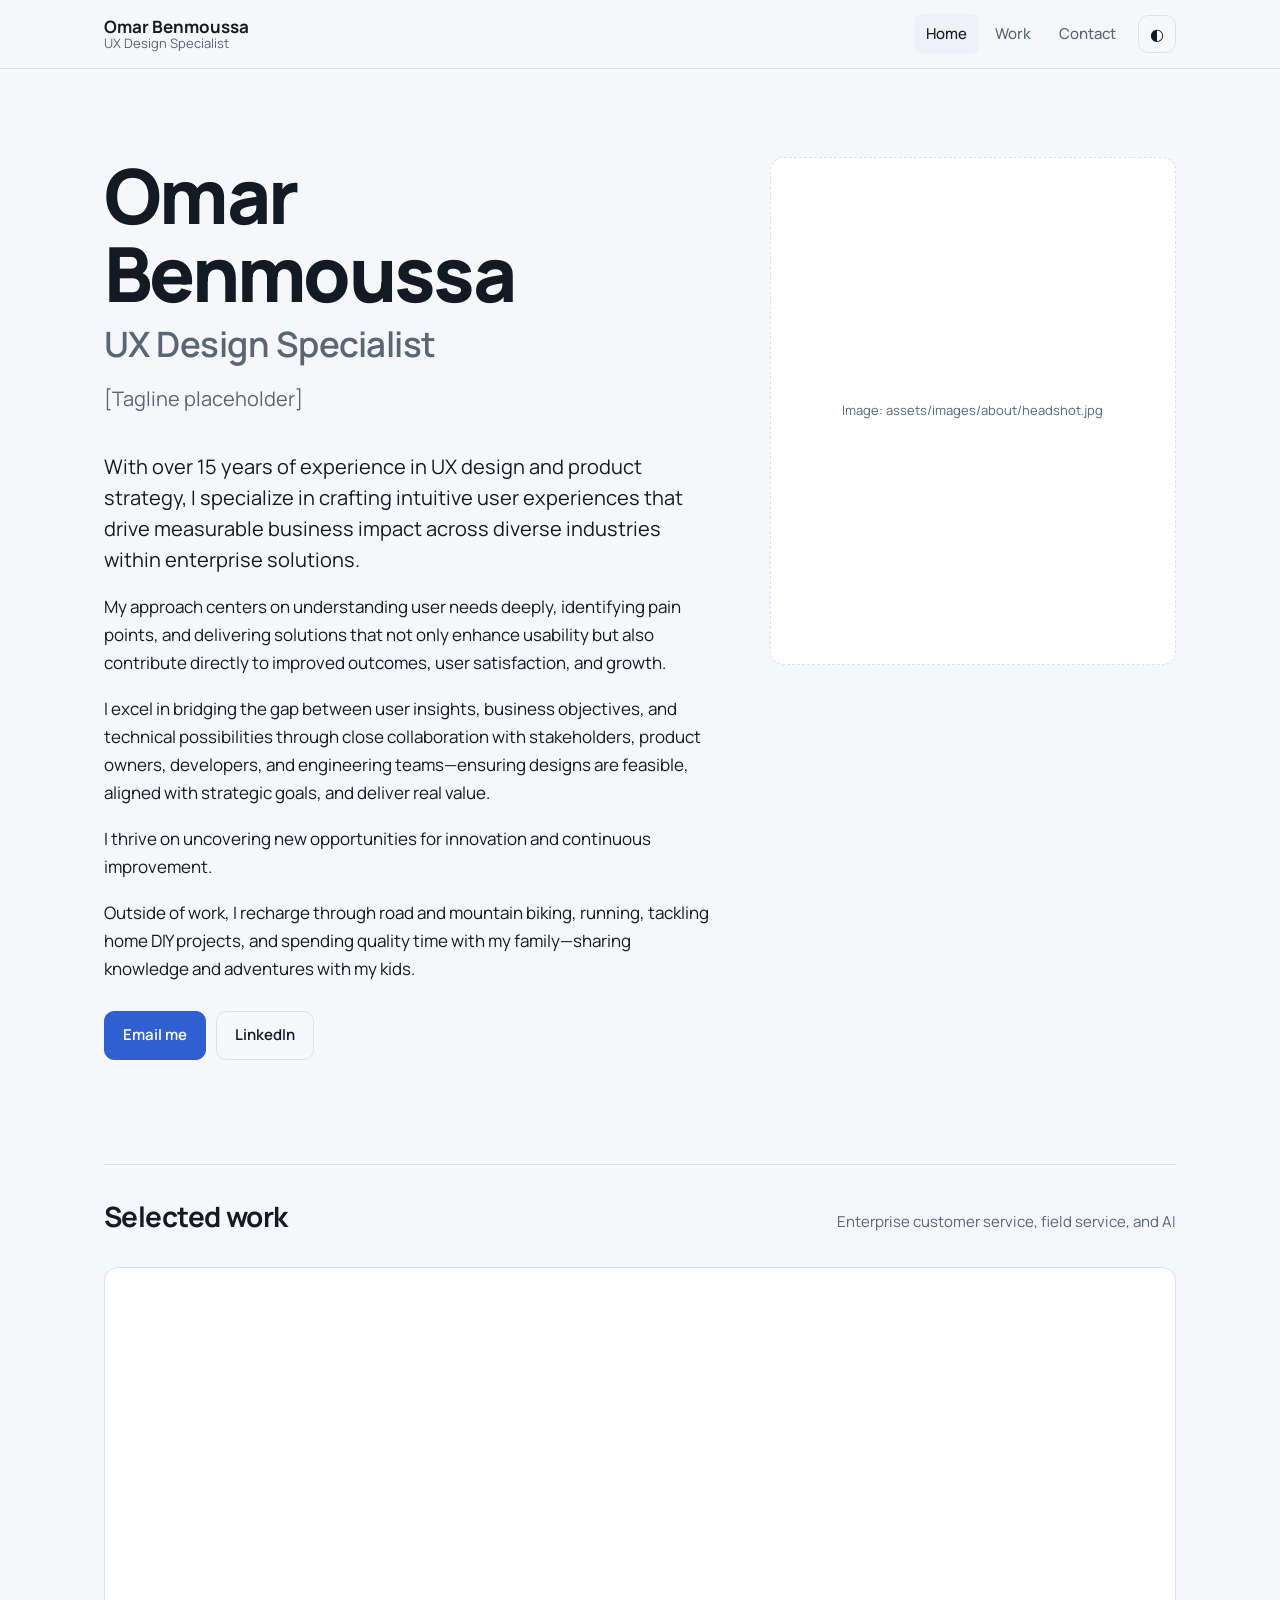
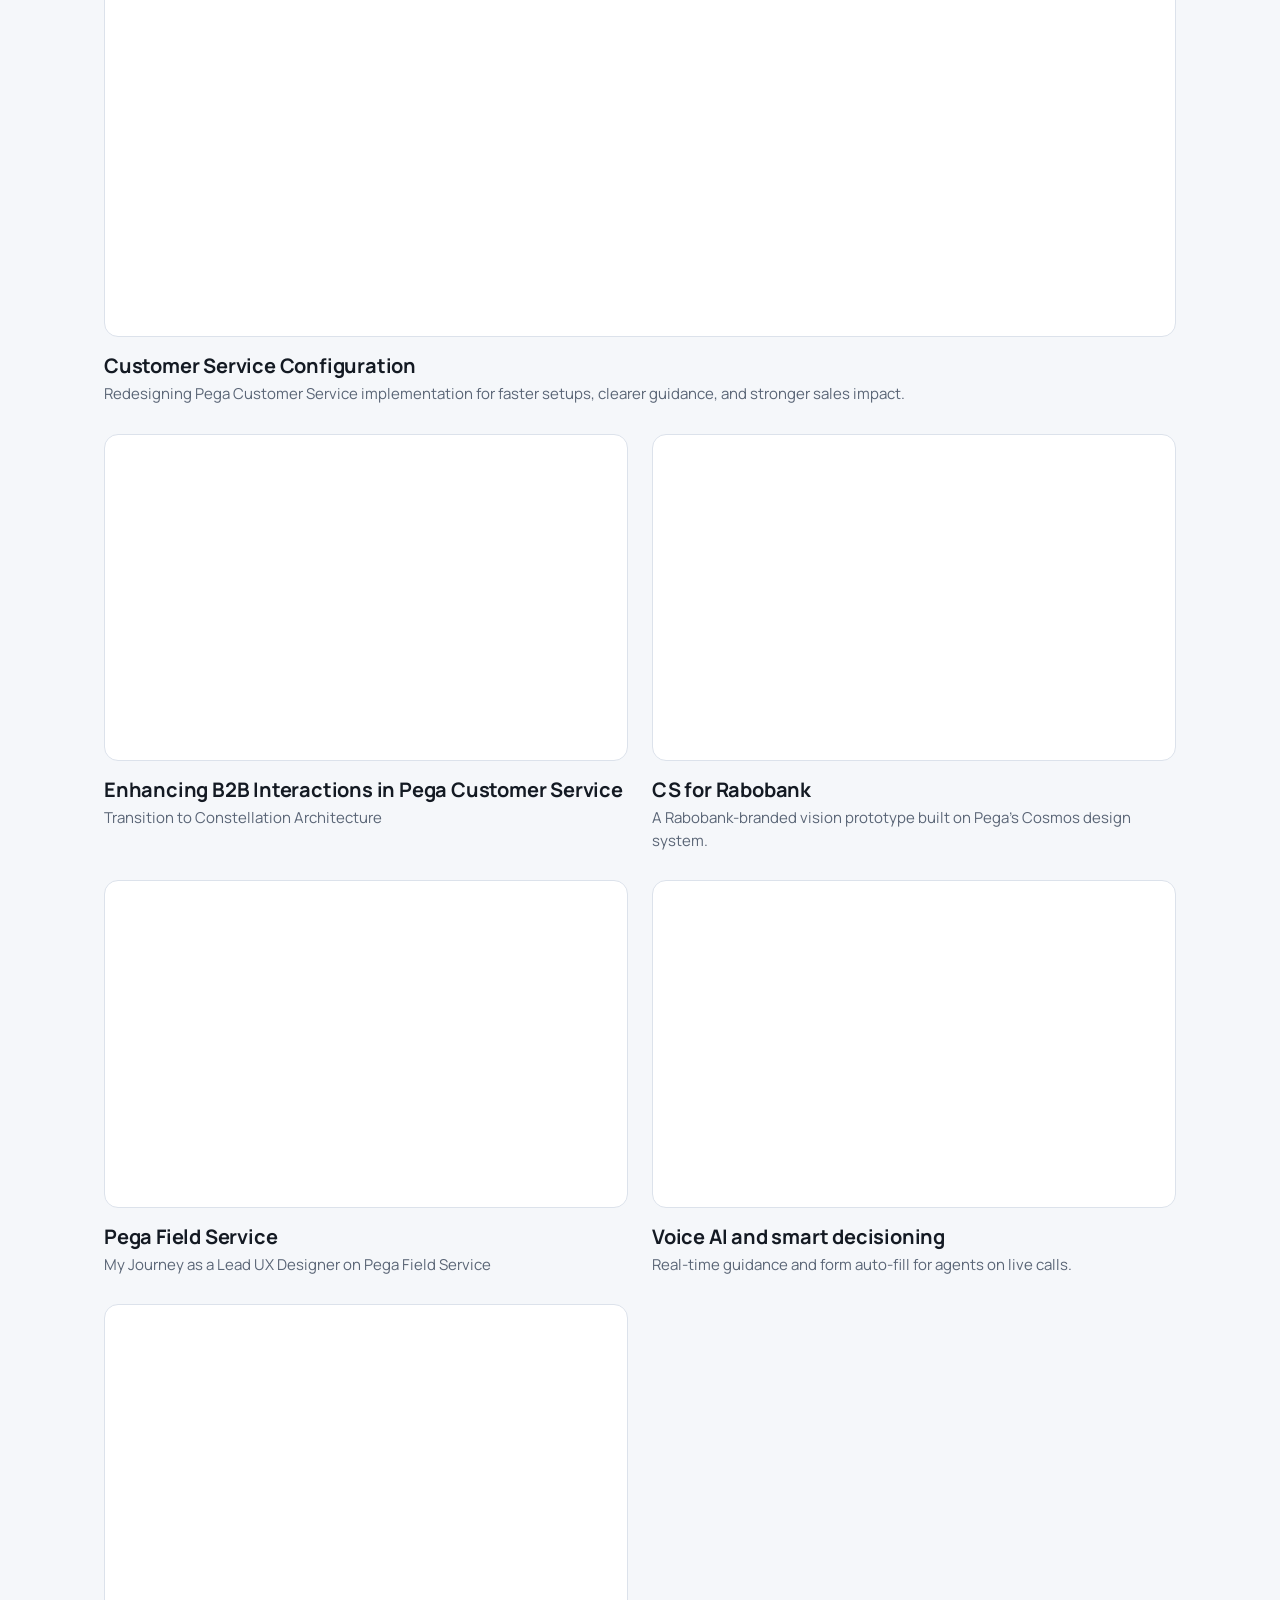
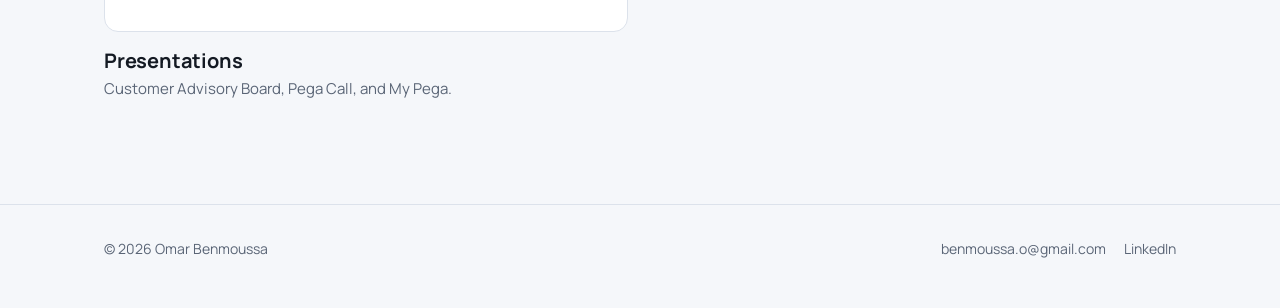
==== index.html @ cfbdca46 "Add files via upload" ====
<!DOCTYPE html>
<html lang="en">
<head>
<meta charset="utf-8">
<meta name="viewport" content="width=device-width, initial-scale=1, viewport-fit=cover">
<title>Omar Benmoussa — UX Design Specialist</title>
<meta name="description" content="With over 15 years of experience in UX design and product strategy, I specialize in crafting intuitive user experiences that drive measurable business impact across diverse industries within enterprise solutions.">
<link rel="canonical" href="https://ux-portfolio.vercel.app/">
<meta property="og:type" content="website">
<meta property="og:site_name" content="Omar Benmoussa">
<meta property="og:title" content="Omar Benmoussa — UX Design Specialist">
<meta property="og:description" content="With over 15 years of experience in UX design and product strategy, I specialize in crafting intuitive user experiences that drive measurable business impact across diverse industries within enterprise solutions.">
<meta property="og:url" content="https://ux-portfolio.vercel.app/">
<meta property="og:image" content="https://ux-portfolio.vercel.app/assets/images/og-image.jpg">
<meta name="twitter:card" content="summary_large_image">
<meta name="theme-color" content="#10151D">
<link rel="icon" href="/favicon.svg" type="image/svg+xml">
<link rel="preconnect" href="https://fonts.googleapis.com">
<link rel="preconnect" href="https://fonts.gstatic.com" crossorigin>
<link href="https://fonts.googleapis.com/css2?family=Manrope:wght@400;500;600;700;800&display=swap" rel="stylesheet">
<link rel="stylesheet" href="/css/styles.css">
<script>try{var t=localStorage.getItem("theme");if(t)document.documentElement.dataset.theme=t}catch(e){}</script>
</head>
<body>
<a class="skip" href="#main">Skip to content</a>
<header class="site-header">
  <div class="wrap bar">
    <a class="brand" href="/"><b>Omar Benmoussa</b><span>UX Design Specialist</span></a>
    <nav aria-label="Main">
      <a href="/" aria-current="page">Home</a>
      <a href="/work">Work</a>
      <a href="/#contact" class="hide-sm">Contact</a>
      <button class="toggle" id="theme-toggle" type="button" aria-label="Switch light or dark theme">◐</button>
    </nav>
  </div>
</header>
<main id="main">
<div class="wrap">
  <section class="hero">
    <div>
      <h1>Omar Benmoussa<span class="role">UX Design Specialist</span></h1>
      <p class="tagline">[Tagline placeholder]</p>
      <div class="intro prose"><p>With over 15 years of experience in UX design and product strategy, I specialize in crafting intuitive user experiences that drive measurable business impact across diverse industries within enterprise solutions.</p><p>My approach centers on understanding user needs deeply, identifying pain points, and delivering solutions that not only enhance usability but also contribute directly to improved outcomes, user satisfaction, and growth.</p><p>I excel in bridging the gap between user insights, business objectives, and technical possibilities through close collaboration with stakeholders, product owners, developers, and engineering teams—ensuring designs are feasible, aligned with strategic goals, and deliver real value.</p><p>I thrive on uncovering new opportunities for innovation and continuous improvement.</p><p>Outside of work, I recharge through road and mountain biking, running, tackling home DIY projects, and spending quality time with my family—sharing knowledge and adventures with my kids.</p></div>
      <div class="contact" id="contact">
        <a class="btn primary" href="mailto:benmoussa.o@gmail.com">Email me</a>
        <a class="btn" href="https://www.linkedin.com/in/omar-benmoussa-98033015/" target="_blank" rel="noopener">LinkedIn</a>
      </div>
    </div>
    <div class="media portrait" style="aspect-ratio:4/5" data-label="Image: assets/images/about/headshot.jpg"><img src="/assets/images/about/headshot.jpg" alt="Portrait of Omar Benmoussa" loading="lazy" decoding="async" onerror="this.parentElement.classList.add('missing');this.remove()"></div>
  </section>
  <div class="section-head"><h2>Selected work</h2><p>Enterprise customer service, field service, and AI</p></div>
  <div class="grid"><a class="card" href="/cs-cp"><div class="thumb" style="aspect-ratio:16/10" data-label="Image: assets/images/covers/cs-cp.jpg"><img src="/assets/images/covers/cs-cp.jpg" alt="Customer Service Configuration cover" loading="lazy" decoding="async" onerror="this.parentElement.classList.add('missing');this.remove()"></div><h3>Customer Service Configuration</h3><p>Redesigning Pega Customer Service implementation for faster setups, clearer guidance, and stronger sales impact.</p></a><a class="card" href="/enhancing-b2b-interactions"><div class="thumb" style="aspect-ratio:16/10" data-label="Image: assets/images/covers/enhancing-b2b-interactions.jpg"><img src="/assets/images/covers/enhancing-b2b-interactions.jpg" alt="Enhancing B2B Interactions in Pega Customer Service cover" loading="lazy" decoding="async" onerror="this.parentElement.classList.add('missing');this.remove()"></div><h3>Enhancing B2B Interactions in Pega Customer Service</h3><p>Transition to Constellation Architecture</p></a><a class="card" href="/cs-for-rabobank"><div class="thumb" style="aspect-ratio:16/10" data-label="Image: assets/images/covers/cs-for-rabobank.jpg"><img src="/assets/images/covers/cs-for-rabobank.jpg" alt="CS for Rabobank cover" loading="lazy" decoding="async" onerror="this.parentElement.classList.add('missing');this.remove()"></div><h3>CS for Rabobank</h3><p>A Rabobank-branded vision prototype built on Pega&#x27;s Cosmos design system.</p></a><a class="card" href="/field-service"><div class="thumb" style="aspect-ratio:16/10" data-label="Image: assets/images/covers/field-service.jpg"><img src="/assets/images/covers/field-service.jpg" alt="Pega Field Service cover" loading="lazy" decoding="async" onerror="this.parentElement.classList.add('missing');this.remove()"></div><h3>Pega Field Service</h3><p>My Journey as a Lead UX Designer on Pega Field Service</p></a><a class="card" href="/voice-ai-and-smart-decisioning"><div class="thumb" style="aspect-ratio:16/10" data-label="Image: assets/images/covers/voice-ai-and-smart-decisioning.jpg"><img src="/assets/images/covers/voice-ai-and-smart-decisioning.jpg" alt="Voice AI and smart decisioning cover" loading="lazy" decoding="async" onerror="this.parentElement.classList.add('missing');this.remove()"></div><h3>Voice AI and smart decisioning</h3><p>Real-time guidance and form auto-fill for agents on live calls.</p></a><a class="card" href="/presentations"><div class="thumb" style="aspect-ratio:16/10" data-label="Image: assets/images/covers/presentations.jpg"><img src="/assets/images/covers/presentations.jpg" alt="Presentations cover" loading="lazy" decoding="async" onerror="this.parentElement.classList.add('missing');this.remove()"></div><h3>Presentations</h3><p>Customer Advisory Board, Pega Call, and My Pega.</p></a></div>
</div>
</main>
<footer class="site-footer">
  <div class="wrap foot">
    <span>© <span id="year">2026</span> Omar Benmoussa</span>
    <span><a href="mailto:benmoussa.o@gmail.com">benmoussa.o@gmail.com</a><a href="https://www.linkedin.com/in/omar-benmoussa-98033015/" target="_blank" rel="noopener">LinkedIn</a></span>
  </div>
</footer>
<script src="/js/main.js" defer></script>
</body>
</html>
---- css/styles.css ----
:root{
  --bg:#10151D; --surface:#171E28; --raised:#1F2835; --line:#2A3443;
  --text:#E8ECF2; --muted:#94A0B2; --accent:#8FB4FF; --accent-ink:#0E1A33;
  --font:"Manrope",system-ui,-apple-system,"Segoe UI",Roboto,sans-serif;
  box-sizing:border-box;
  padding-top:env(safe-area-inset-top,0px);
  padding-bottom:env(safe-area-inset-bottom,0px);
}
:root[data-theme="light"]{
  --bg:#F5F7FA; --surface:#FFFFFF; --raised:#EEF1F6; --line:#DCE2EB;
  --text:#141A23; --muted:#5A6576; --accent:#2F5FD0; --accent-ink:#FFFFFF;
}
@media (prefers-color-scheme: light){
  :root:not([data-theme="dark"]){
    --bg:#F5F7FA; --surface:#FFFFFF; --raised:#EEF1F6; --line:#DCE2EB;
    --text:#141A23; --muted:#5A6576; --accent:#2F5FD0; --accent-ink:#FFFFFF;
  }
}
:root[data-theme="dark"]{
  --bg:#10151D; --surface:#171E28; --raised:#1F2835; --line:#2A3443;
  --text:#E8ECF2; --muted:#94A0B2; --accent:#8FB4FF; --accent-ink:#0E1A33;
}
*,*::before,*::after{box-sizing:inherit}
html{scroll-padding-top:calc(72px + env(safe-area-inset-top,0px))}
body{margin:0;background:var(--bg);color:var(--text);font-family:var(--font);font-size:17px;line-height:1.65;-webkit-font-smoothing:antialiased}
a{color:inherit}
img{max-width:100%}
:focus-visible{outline:2px solid var(--accent);outline-offset:3px;border-radius:4px}

.wrap{max-width:1120px;margin:0 auto;padding:0 24px}
.prose{max-width:68ch}

/* header */
header.site-header{position:sticky;top:env(safe-area-inset-top,0px);z-index:10;background:color-mix(in srgb,var(--bg) 88%,transparent);backdrop-filter:blur(10px);border-bottom:1px solid var(--line)}
.bar{display:flex;align-items:center;justify-content:space-between;height:68px;gap:16px}
.brand{text-decoration:none;display:flex;flex-direction:column;line-height:1.15}
.brand b{font-weight:700;font-size:17px}
.brand span{font-size:13px;color:var(--muted)}
nav{display:flex;align-items:center;gap:4px}
nav a{text-decoration:none;font-size:15px;font-weight:500;color:var(--muted);padding:8px 12px;border-radius:8px}
nav a:hover,nav a[aria-current="page"]{color:var(--text);background:var(--raised)}
.toggle{background:none;border:1px solid var(--line);color:var(--text);width:38px;height:38px;border-radius:10px;cursor:pointer;font-size:16px;margin-left:6px}

/* home hero */
.hero{padding:88px 0 56px;display:grid;grid-template-columns:1.35fr .9fr;gap:56px;align-items:start}
.hero h1{font-size:clamp(40px,6.2vw,76px);line-height:1.02;letter-spacing:-.035em;font-weight:800;margin:0 0 20px}
.hero h1 .role{display:block;color:var(--muted);font-weight:600;font-size:.46em;letter-spacing:-.015em;margin-top:14px}
.tagline{font-size:20px;color:var(--muted);margin:0 0 36px;max-width:40ch}
.intro p{margin:0 0 18px}
.intro p:first-child{font-size:20px;line-height:1.55}
.portrait{aspect-ratio:4/5;border-radius:20px;background:var(--surface);border:1px dashed var(--line);display:grid;place-items:center;color:var(--muted);font-size:14px;text-align:center;padding:16px}
.contact{margin-top:28px;display:flex;flex-wrap:wrap;gap:10px}
.btn{display:inline-flex;align-items:center;gap:8px;text-decoration:none;font-weight:600;font-size:15px;padding:11px 18px;border-radius:10px;border:1px solid var(--line)}
.btn.primary{background:var(--accent);color:var(--accent-ink);border-color:var(--accent)}
.btn:hover{border-color:var(--accent)}

/* work grid */
.section-head{display:flex;justify-content:space-between;align-items:baseline;border-top:1px solid var(--line);padding-top:28px;margin:48px 0 28px}
.section-head h2{margin:0;font-size:28px;letter-spacing:-.02em}
.section-head p{margin:0;color:var(--muted);font-size:15px}
.grid{display:grid;grid-template-columns:repeat(2,1fr);gap:28px 24px;padding-bottom:40px}
.card{text-decoration:none;display:block}
.thumb{aspect-ratio:16/10;border-radius:14px;background:var(--surface);border:1px solid var(--line);display:grid;place-items:center;color:var(--muted);font-size:13px;overflow:hidden;transition:border-color .2s}
.card:hover .thumb{border-color:var(--accent)}
.card h3{margin:16px 0 4px;font-size:20px;letter-spacing:-.01em;line-height:1.3}
.card p{margin:0;color:var(--muted);font-size:15px;line-height:1.5}
.card:first-child{grid-column:1/-1}
.card:first-child .thumb{aspect-ratio:21/9}

/* case study */
.case-top{padding:64px 0 32px}
.back{font-size:15px;color:var(--muted);text-decoration:none}
.back:hover{color:var(--text)}
.case-top h1{font-size:clamp(34px,5vw,58px);line-height:1.05;letter-spacing:-.03em;margin:20px 0 16px;max-width:20ch}
.lede{font-size:21px;color:var(--muted);max-width:52ch;margin:0}
.case-hero{aspect-ratio:21/9;border-radius:18px;background:var(--surface);border:1px dashed var(--line);display:grid;place-items:center;color:var(--muted);font-size:14px;margin:8px 0 56px}
.case{display:grid;grid-template-columns:200px 1fr;gap:48px}
.toc{position:sticky;top:100px;align-self:start;font-size:14px}
.toc a{display:block;text-decoration:none;color:var(--muted);padding:5px 0 5px 12px;border-left:2px solid var(--line)}
.toc a:hover{color:var(--text);border-color:var(--accent)}
.case h2{font-size:26px;letter-spacing:-.015em;margin:48px 0 12px;line-height:1.25}
.case h2:first-child{margin-top:0}
.case ul{padding-left:1.2em;margin:0 0 18px}
.case li{margin-bottom:6px}
.insight{border-left:3px solid var(--accent);padding:4px 0 4px 20px;margin:24px 0;font-size:19px;line-height:1.55}
figure{margin:32px 0}
.ph{aspect-ratio:16/9;border-radius:14px;background:var(--surface);border:1px dashed var(--line);display:grid;place-items:center;color:var(--muted);font-size:14px;text-align:center;padding:16px}
figcaption{color:var(--muted);font-size:15px;margin-top:10px}
.stat{background:var(--surface);border:1px solid var(--line);border-radius:16px;padding:28px;margin:40px 0}
.stat strong{display:block;font-size:48px;letter-spacing:-.03em;line-height:1;color:var(--accent)}
.stat span{color:var(--muted)}
.next{border-top:1px solid var(--line);margin-top:72px;padding:32px 0 8px;display:flex;justify-content:space-between;align-items:center;gap:16px;flex-wrap:wrap}
.next a{text-decoration:none;font-size:22px;font-weight:700;letter-spacing:-.01em}
.next small{display:block;color:var(--muted);font-size:14px;font-weight:500}

footer{border-top:1px solid var(--line);margin-top:64px;padding:32px 0 48px;color:var(--muted);font-size:14px}
.foot{display:flex;justify-content:space-between;flex-wrap:wrap;gap:12px}
footer a{text-decoration:none}
footer a:hover{color:var(--text)}



@media (max-width:860px){
  .hero{grid-template-columns:1fr;padding-top:48px;gap:32px}
  .portrait{max-width:280px;aspect-ratio:1}
  .grid{grid-template-columns:1fr}
  .case{grid-template-columns:1fr}
  .toc{display:none}
  nav a.hide-sm{display:none}
}
@media (prefers-reduced-motion:reduce){*{transition:none!important}}

/* media placeholders */
.media{position:relative;border-radius:14px;background:var(--surface);border:1px solid var(--line);overflow:hidden}
.media img,.media video{display:block;width:100%;height:100%;object-fit:cover;background:#000}
.media.video video{object-fit:contain}
.media.missing{border-style:dashed;display:grid;place-items:center;padding:16px}
.media.missing::after{content:attr(data-label);color:var(--muted);font-size:13px;text-align:center;word-break:break-word}
.card .media{border-radius:14px}
.portrait{max-width:100%}
.case-hero{display:block;margin:8px 0 56px;border-radius:18px}
.case-hero.missing{display:grid}
.foot span a{margin-left:18px}
.skip{position:absolute;left:-999px;top:8px;background:var(--accent);color:var(--accent-ink);padding:8px 12px;border-radius:8px;z-index:20}
.skip:focus{left:12px}
.lede a{color:var(--accent)}
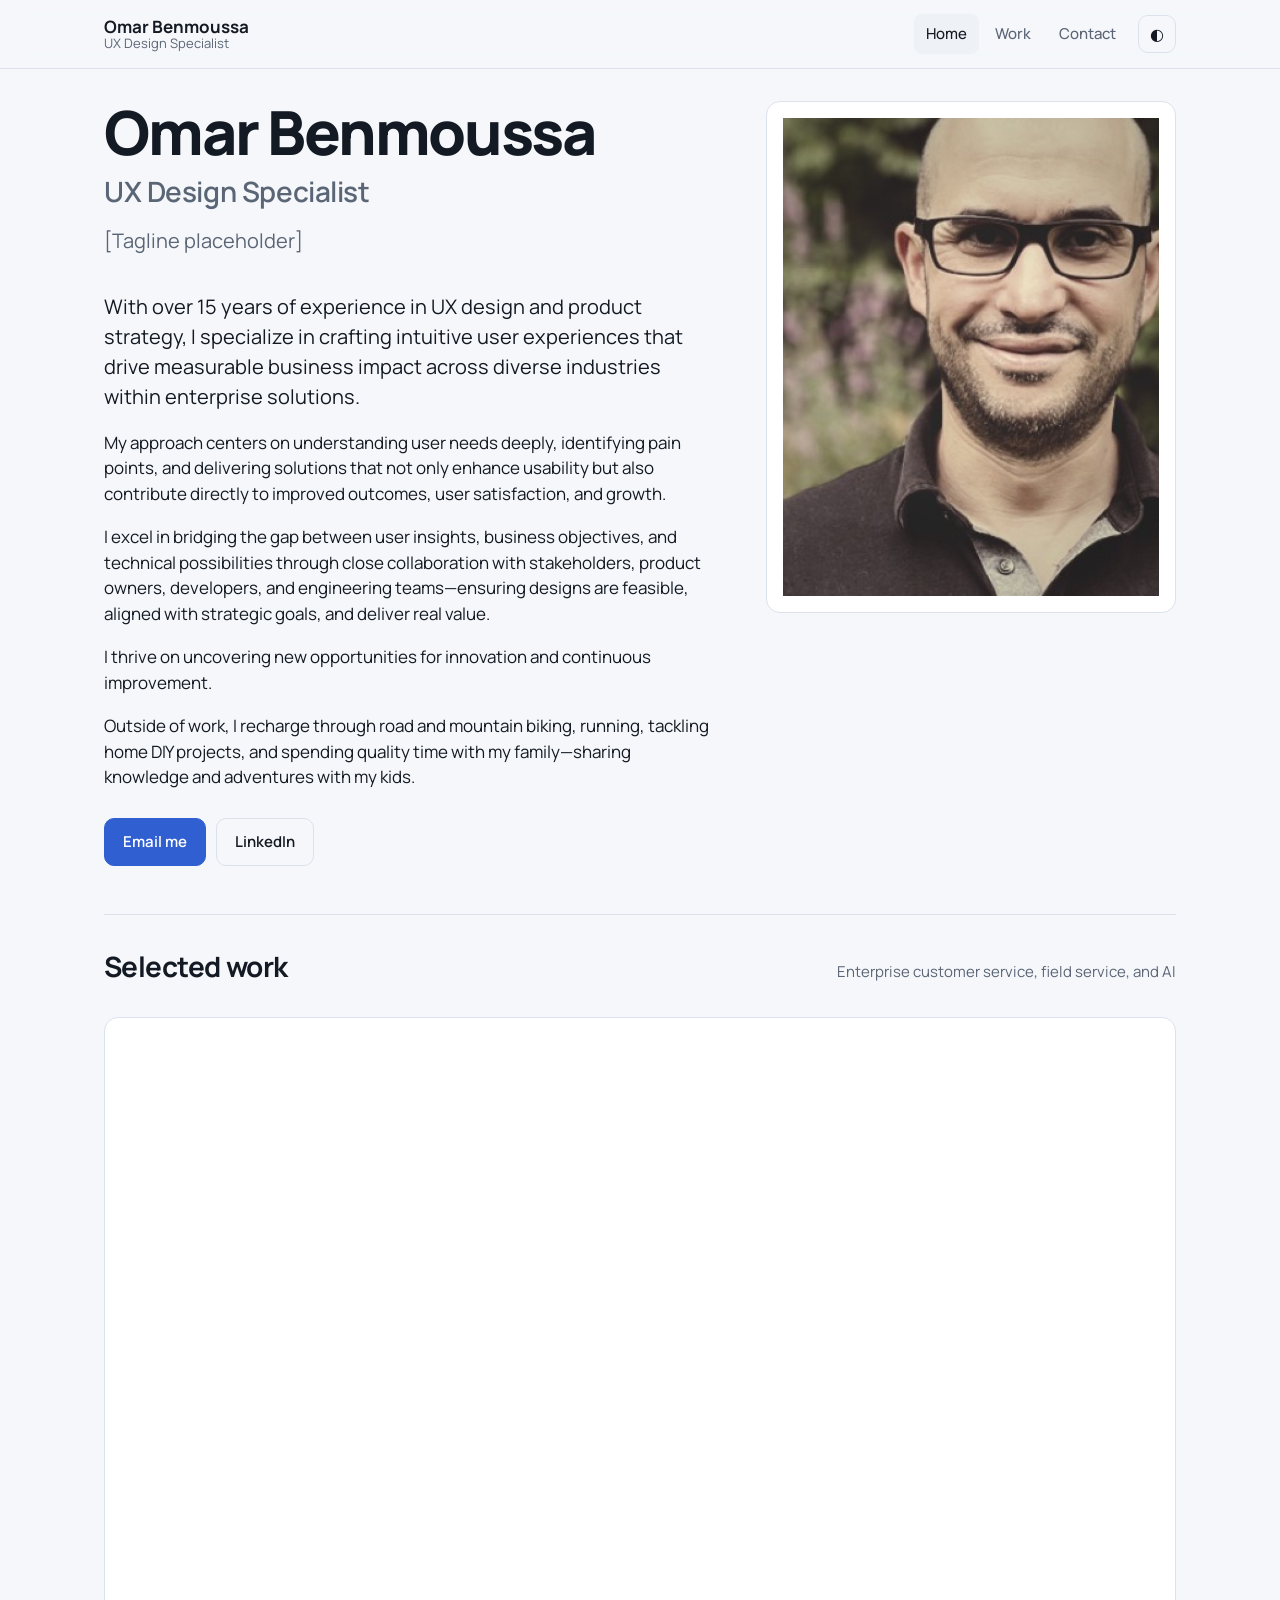
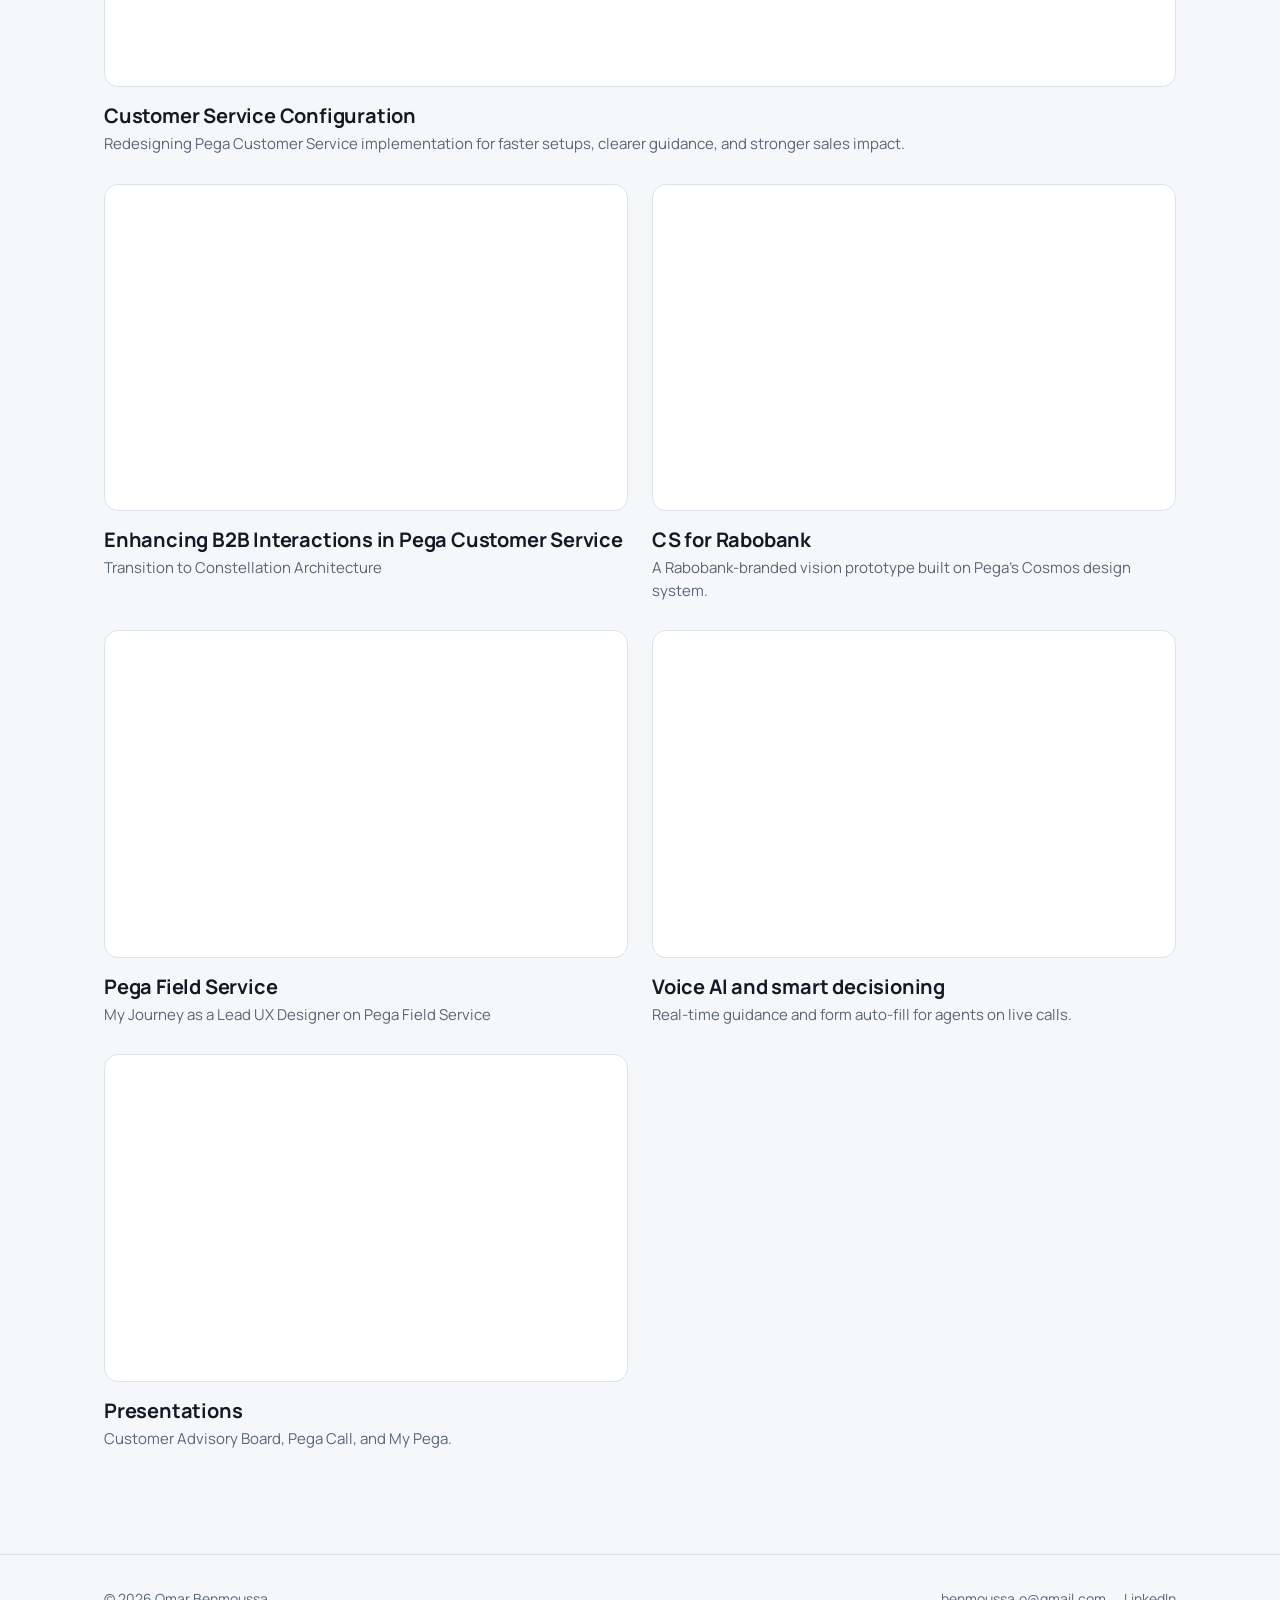
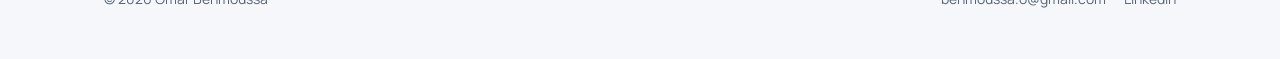
==== commit 8cb02883: "Add files via upload" ====
--- a/index.html
+++ b/index.html
@@ -5,13 +5,13 @@
 <meta name="viewport" content="width=device-width, initial-scale=1, viewport-fit=cover">
 <title>Omar Benmoussa — UX Design Specialist</title>
 <meta name="description" content="With over 15 years of experience in UX design and product strategy, I specialize in crafting intuitive user experiences that drive measurable business impact across diverse industries within enterprise solutions.">
-<link rel="canonical" href="https://ux-portfolio.vercel.app/">
+<link rel="canonical" href="https://ux-portfolio-ten-smoky.vercel.app/">
 <meta property="og:type" content="website">
 <meta property="og:site_name" content="Omar Benmoussa">
 <meta property="og:title" content="Omar Benmoussa — UX Design Specialist">
 <meta property="og:description" content="With over 15 years of experience in UX design and product strategy, I specialize in crafting intuitive user experiences that drive measurable business impact across diverse industries within enterprise solutions.">
-<meta property="og:url" content="https://ux-portfolio.vercel.app/">
-<meta property="og:image" content="https://ux-portfolio.vercel.app/assets/images/og-image.jpg">
+<meta property="og:url" content="https://ux-portfolio-ten-smoky.vercel.app/">
+<meta property="og:image" content="https://ux-portfolio-ten-smoky.vercel.app/assets/images/og-image.jpg">
 <meta name="twitter:card" content="summary_large_image">
 <meta name="theme-color" content="#10151D">
 <link rel="icon" href="/favicon.svg" type="image/svg+xml">
@@ -49,7 +49,7 @@
     <div class="media portrait" style="aspect-ratio:4/5" data-label="Image: assets/images/about/headshot.jpg"><img src="/assets/images/about/headshot.jpg" alt="Portrait of Omar Benmoussa" loading="lazy" decoding="async" onerror="this.parentElement.classList.add('missing');this.remove()"></div>
   </section>
   <div class="section-head"><h2>Selected work</h2><p>Enterprise customer service, field service, and AI</p></div>
-  <div class="grid"><a class="card" href="/cs-cp"><div class="thumb" style="aspect-ratio:16/10" data-label="Image: assets/images/covers/cs-cp.jpg"><img src="/assets/images/covers/cs-cp.jpg" alt="Customer Service Configuration cover" loading="lazy" decoding="async" onerror="this.parentElement.classList.add('missing');this.remove()"></div><h3>Customer Service Configuration</h3><p>Redesigning Pega Customer Service implementation for faster setups, clearer guidance, and stronger sales impact.</p></a><a class="card" href="/enhancing-b2b-interactions"><div class="thumb" style="aspect-ratio:16/10" data-label="Image: assets/images/covers/enhancing-b2b-interactions.jpg"><img src="/assets/images/covers/enhancing-b2b-interactions.jpg" alt="Enhancing B2B Interactions in Pega Customer Service cover" loading="lazy" decoding="async" onerror="this.parentElement.classList.add('missing');this.remove()"></div><h3>Enhancing B2B Interactions in Pega Customer Service</h3><p>Transition to Constellation Architecture</p></a><a class="card" href="/cs-for-rabobank"><div class="thumb" style="aspect-ratio:16/10" data-label="Image: assets/images/covers/cs-for-rabobank.jpg"><img src="/assets/images/covers/cs-for-rabobank.jpg" alt="CS for Rabobank cover" loading="lazy" decoding="async" onerror="this.parentElement.classList.add('missing');this.remove()"></div><h3>CS for Rabobank</h3><p>A Rabobank-branded vision prototype built on Pega&#x27;s Cosmos design system.</p></a><a class="card" href="/field-service"><div class="thumb" style="aspect-ratio:16/10" data-label="Image: assets/images/covers/field-service.jpg"><img src="/assets/images/covers/field-service.jpg" alt="Pega Field Service cover" loading="lazy" decoding="async" onerror="this.parentElement.classList.add('missing');this.remove()"></div><h3>Pega Field Service</h3><p>My Journey as a Lead UX Designer on Pega Field Service</p></a><a class="card" href="/voice-ai-and-smart-decisioning"><div class="thumb" style="aspect-ratio:16/10" data-label="Image: assets/images/covers/voice-ai-and-smart-decisioning.jpg"><img src="/assets/images/covers/voice-ai-and-smart-decisioning.jpg" alt="Voice AI and smart decisioning cover" loading="lazy" decoding="async" onerror="this.parentElement.classList.add('missing');this.remove()"></div><h3>Voice AI and smart decisioning</h3><p>Real-time guidance and form auto-fill for agents on live calls.</p></a><a class="card" href="/presentations"><div class="thumb" style="aspect-ratio:16/10" data-label="Image: assets/images/covers/presentations.jpg"><img src="/assets/images/covers/presentations.jpg" alt="Presentations cover" loading="lazy" decoding="async" onerror="this.parentElement.classList.add('missing');this.remove()"></div><h3>Presentations</h3><p>Customer Advisory Board, Pega Call, and My Pega.</p></a></div>
+  <div class="grid"><a class="card" href="/cs-cp"><div class="thumb" style="aspect-ratio:16/10" data-label="Image: assets/images/covers/cs-cp.jpg"><img class="cover-dark" src="/assets/images/covers/cs-cp.jpg" alt="Customer Service Configuration cover" loading="lazy" decoding="async" onerror="this.parentElement.classList.add('missing');this.remove()"><img class="cover-light" src="/assets/images/covers/cs-cp-light.jpg" alt="Customer Service Configuration cover" loading="lazy" decoding="async" onerror="this.parentElement.classList.add('missing');this.remove()"></div><h3>Customer Service Configuration</h3><p>Redesigning Pega Customer Service implementation for faster setups, clearer guidance, and stronger sales impact.</p></a><a class="card" href="/enhancing-b2b-interactions"><div class="thumb" style="aspect-ratio:16/10" data-label="Image: assets/images/covers/enhancing-b2b-interactions.jpg"><img class="cover-dark" src="/assets/images/covers/enhancing-b2b-interactions.jpg" alt="Enhancing B2B Interactions in Pega Customer Service cover" loading="lazy" decoding="async" onerror="this.parentElement.classList.add('missing');this.remove()"><img class="cover-light" src="/assets/images/covers/enhancing-b2b-interactions-light.jpg" alt="Enhancing B2B Interactions in Pega Customer Service cover" loading="lazy" decoding="async" onerror="this.parentElement.classList.add('missing');this.remove()"></div><h3>Enhancing B2B Interactions in Pega Customer Service</h3><p>Transition to Constellation Architecture</p></a><a class="card" href="/cs-for-rabobank"><div class="thumb" style="aspect-ratio:16/10" data-label="Image: assets/images/covers/cs-for-rabobank.jpg"><img class="cover-dark" src="/assets/images/covers/cs-for-rabobank.jpg" alt="CS for Rabobank cover" loading="lazy" decoding="async" onerror="this.parentElement.classList.add('missing');this.remove()"><img class="cover-light" src="/assets/images/covers/cs-for-rabobank-light.jpg" alt="CS for Rabobank cover" loading="lazy" decoding="async" onerror="this.parentElement.classList.add('missing');this.remove()"></div><h3>CS for Rabobank</h3><p>A Rabobank-branded vision prototype built on Pega&#x27;s Cosmos design system.</p></a><a class="card" href="/field-service"><div class="thumb" style="aspect-ratio:16/10" data-label="Image: assets/images/covers/field-service.jpg"><img class="cover-dark" src="/assets/images/covers/field-service.jpg" alt="Pega Field Service cover" loading="lazy" decoding="async" onerror="this.parentElement.classList.add('missing');this.remove()"><img class="cover-light" src="/assets/images/covers/field-service-light.jpg" alt="Pega Field Service cover" loading="lazy" decoding="async" onerror="this.parentElement.classList.add('missing');this.remove()"></div><h3>Pega Field Service</h3><p>My Journey as a Lead UX Designer on Pega Field Service</p></a><a class="card" href="/voice-ai-and-smart-decisioning"><div class="thumb" style="aspect-ratio:16/10" data-label="Image: assets/images/covers/voice-ai-and-smart-decisioning.jpg"><img class="cover-dark" src="/assets/images/covers/voice-ai-and-smart-decisioning.jpg" alt="Voice AI and smart decisioning cover" loading="lazy" decoding="async" onerror="this.parentElement.classList.add('missing');this.remove()"><img class="cover-light" src="/assets/images/covers/voice-ai-and-smart-decisioning-light.jpg" alt="Voice AI and smart decisioning cover" loading="lazy" decoding="async" onerror="this.parentElement.classList.add('missing');this.remove()"></div><h3>Voice AI and smart decisioning</h3><p>Real-time guidance and form auto-fill for agents on live calls.</p></a><a class="card" href="/presentations"><div class="thumb" style="aspect-ratio:16/10" data-label="Image: assets/images/covers/presentations.jpg"><img class="cover-dark" src="/assets/images/covers/presentations.jpg" alt="Presentations cover" loading="lazy" decoding="async" onerror="this.parentElement.classList.add('missing');this.remove()"><img class="cover-light" src="/assets/images/covers/presentations-light.jpg" alt="Presentations cover" loading="lazy" decoding="async" onerror="this.parentElement.classList.add('missing');this.remove()"></div><h3>Presentations</h3><p>Customer Advisory Board, Pega Call, and My Pega.</p></a></div>
 </div>
 </main>
 <footer class="site-footer">
--- a/css/styles.css
+++ b/css/styles.css
@@ -37,14 +37,14 @@
 .brand{text-decoration:none;display:flex;flex-direction:column;line-height:1.15}
 .brand b{font-weight:700;font-size:17px}
 .brand span{font-size:13px;color:var(--muted)}
-nav{display:flex;align-items:center;gap:4px}
-nav a{text-decoration:none;font-size:15px;font-weight:500;color:var(--muted);padding:8px 12px;border-radius:8px}
-nav a:hover,nav a[aria-current="page"]{color:var(--text);background:var(--raised)}
+header.site-header nav{display:flex;align-items:center;gap:4px}
+header.site-header nav a{text-decoration:none;font-size:15px;font-weight:500;color:var(--muted);padding:8px 12px;border-radius:8px}
+header.site-header nav a:hover,header.site-header nav a[aria-current="page"]{color:var(--text);background:var(--raised)}
 .toggle{background:none;border:1px solid var(--line);color:var(--text);width:38px;height:38px;border-radius:10px;cursor:pointer;font-size:16px;margin-left:6px}
 
 /* home hero */
-.hero{padding:88px 0 56px;display:grid;grid-template-columns:1.35fr .9fr;gap:56px;align-items:start}
-.hero h1{font-size:clamp(40px,6.2vw,76px);line-height:1.02;letter-spacing:-.035em;font-weight:800;margin:0 0 20px}
+.hero{padding:32px 0 0px;display:grid;grid-template-columns:1.35fr .9fr;gap:48px;align-items:start}
+.hero h1{font-size:clamp(32px,4.96vw,60.8px);line-height:1.02;letter-spacing:-.035em;font-weight:800;margin:0 0 20px}
 .hero h1 .role{display:block;color:var(--muted);font-weight:600;font-size:.46em;letter-spacing:-.015em;margin-top:14px}
 .tagline{font-size:20px;color:var(--muted);margin:0 0 36px;max-width:40ch}
 .intro p{margin:0 0 18px}
@@ -72,7 +72,7 @@
 .case-top{padding:64px 0 32px}
 .back{font-size:15px;color:var(--muted);text-decoration:none}
 .back:hover{color:var(--text)}
-.case-top h1{font-size:clamp(34px,5vw,58px);line-height:1.05;letter-spacing:-.03em;margin:20px 0 16px;max-width:20ch}
+.case-top h1{font-size:clamp(27.2px,4vw,46.4px);line-height:1.05;letter-spacing:-.03em;margin:20px 0 16px;max-width:20ch}
 .lede{font-size:21px;color:var(--muted);max-width:52ch;margin:0}
 .case-hero{aspect-ratio:21/9;border-radius:18px;background:var(--surface);border:1px dashed var(--line);display:grid;place-items:center;color:var(--muted);font-size:14px;margin:8px 0 56px}
 .case{display:grid;grid-template-columns:200px 1fr;gap:48px}
@@ -102,12 +102,12 @@
 
 
 @media (max-width:860px){
-  .hero{grid-template-columns:1fr;padding-top:48px;gap:32px}
+  .hero{grid-template-columns:1fr;padding-top:24px;gap:32px}
   .portrait{max-width:280px;aspect-ratio:1}
   .grid{grid-template-columns:1fr}
   .case{grid-template-columns:1fr}
   .toc{display:none}
-  nav a.hide-sm{display:none}
+  header.site-header nav a.hide-sm{display:none}
 }
 @media (prefers-reduced-motion:reduce){*{transition:none!important}}
 
@@ -125,3 +125,38 @@
 .skip{position:absolute;left:-999px;top:8px;background:var(--accent);color:var(--accent-ink);padding:8px 12px;border-radius:8px;z-index:20}
 .skip:focus{left:12px}
 .lede a{color:var(--accent)}
+
+/* section list beside case studies */
+.toc{display:flex;flex-direction:column;gap:2px;line-height:1.4}
+.toc a{padding:6px 0 6px 12px}
+
+/* paragraph line height */
+p{line-height:1.5}
+.intro p:first-child,.insight,.card p{line-height:1.5}
+
+/* next project link */
+.next a{display:inline-block;transition:color .2s}
+.next a .arrow{display:inline-block;margin-left:8px;transition:transform .2s}
+.next a:hover,.next a:focus-visible{color:var(--accent)}
+.next a:hover .arrow,.next a:focus-visible .arrow{transform:translateX(6px)}
+.next a:hover small{color:var(--text)}
+
+/* image lightbox */
+.case figure .media:not(.video):not(.missing) img{cursor:zoom-in}
+.lightbox{border:0;padding:0;margin:0;width:100vw;height:100vh;max-width:none;max-height:none;background:rgba(6,9,14,.92);display:none;place-items:center}
+.lightbox[open]{display:grid}
+.lightbox::backdrop{background:rgba(6,9,14,.92)}
+.lightbox img{max-width:calc(100vw - 48px);max-height:calc(100vh - 96px);width:auto;height:auto;object-fit:contain;border-radius:8px;box-shadow:0 20px 60px rgba(0,0,0,.5)}
+.lightbox .lb-close{position:fixed;top:calc(16px + env(safe-area-inset-top,0px));right:16px;width:44px;height:44px;border-radius:50%;border:1px solid rgba(255,255,255,.25);background:rgba(20,26,35,.8);color:#fff;font-size:24px;line-height:1;cursor:pointer;display:grid;place-items:center}
+.lightbox .lb-close:hover{background:rgba(143,180,255,.25)}
+.lightbox .lb-caption{position:fixed;bottom:calc(16px + env(safe-area-inset-bottom,0px));left:24px;right:24px;text-align:center;color:#C9D1DD;font-size:14px}
+body.lb-lock{overflow:hidden}
+
+/* theme-matched covers */
+.cover-light{display:none!important}
+:root[data-theme="light"] .cover-dark{display:none!important}
+:root[data-theme="light"] .cover-light{display:block!important}
+@media (prefers-color-scheme: light){
+  :root:not([data-theme="dark"]) .cover-dark{display:none!important}
+  :root:not([data-theme="dark"]) .cover-light{display:block!important}
+}
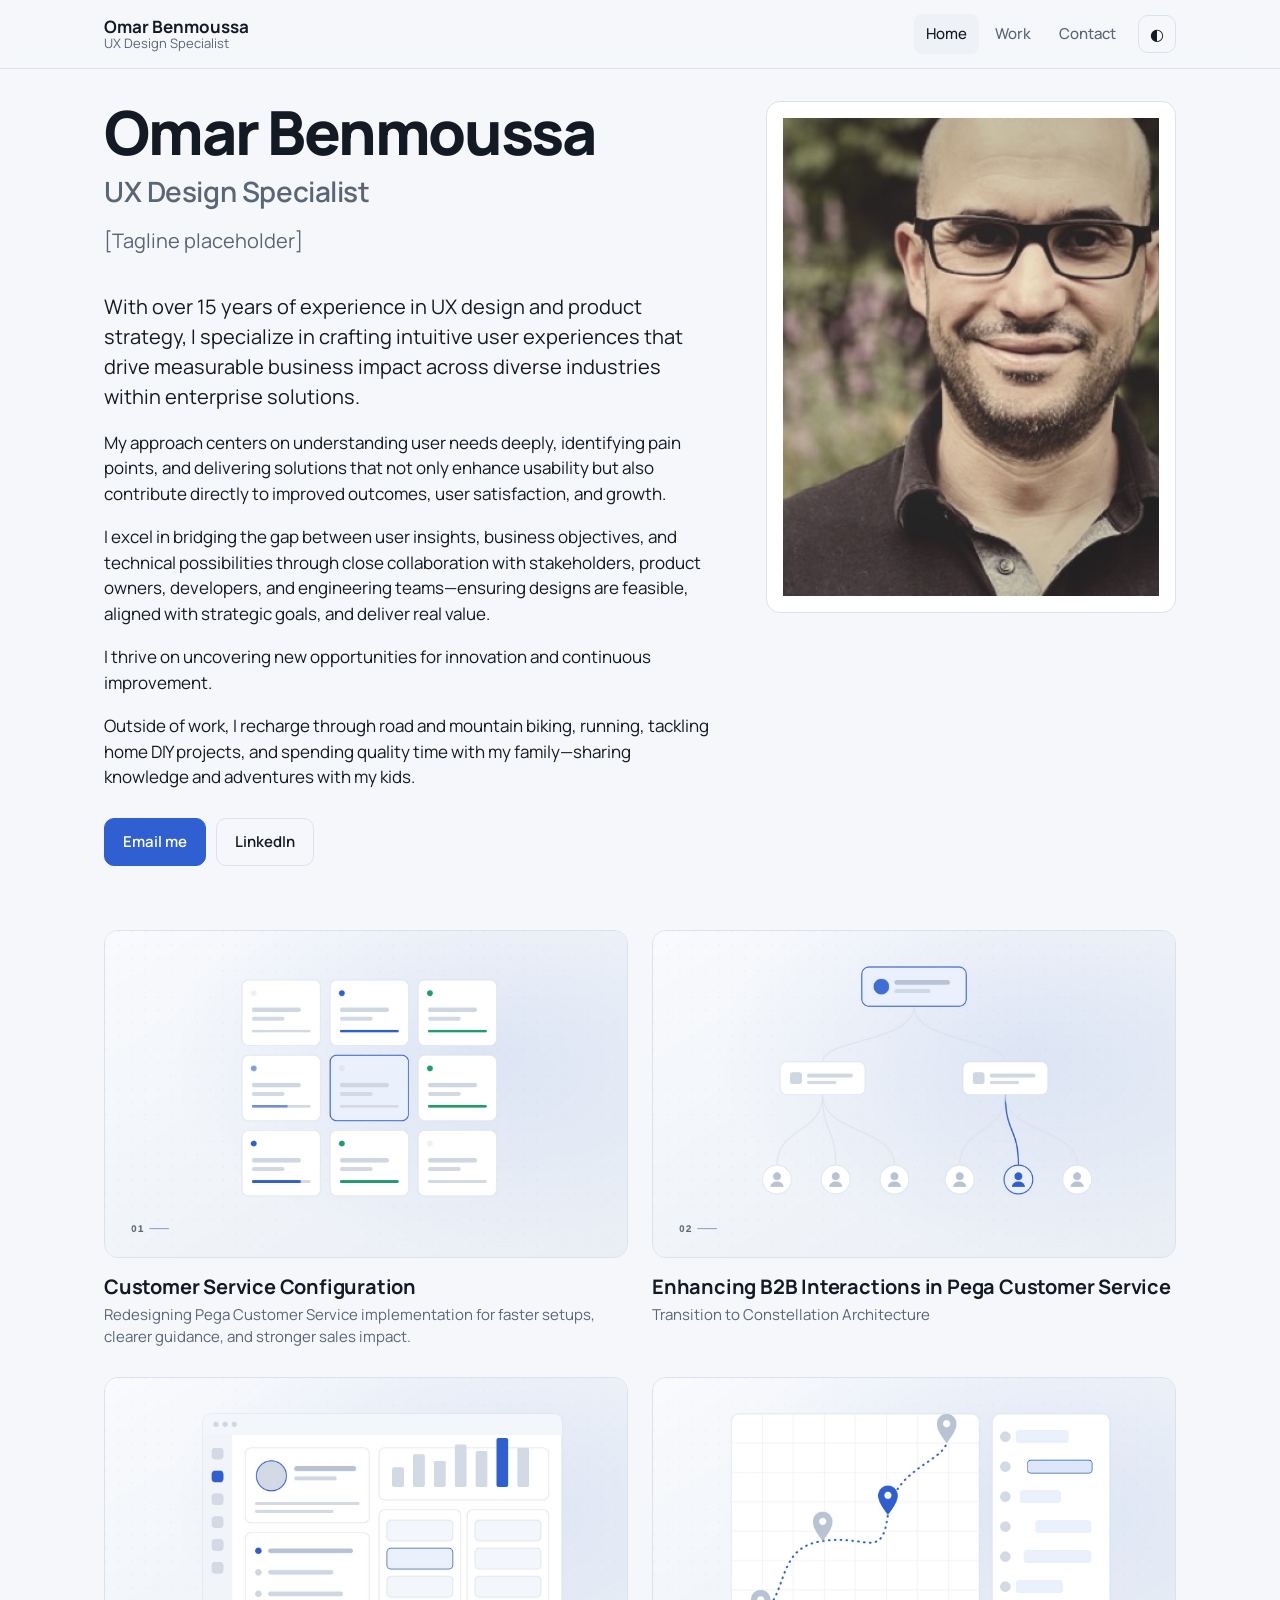
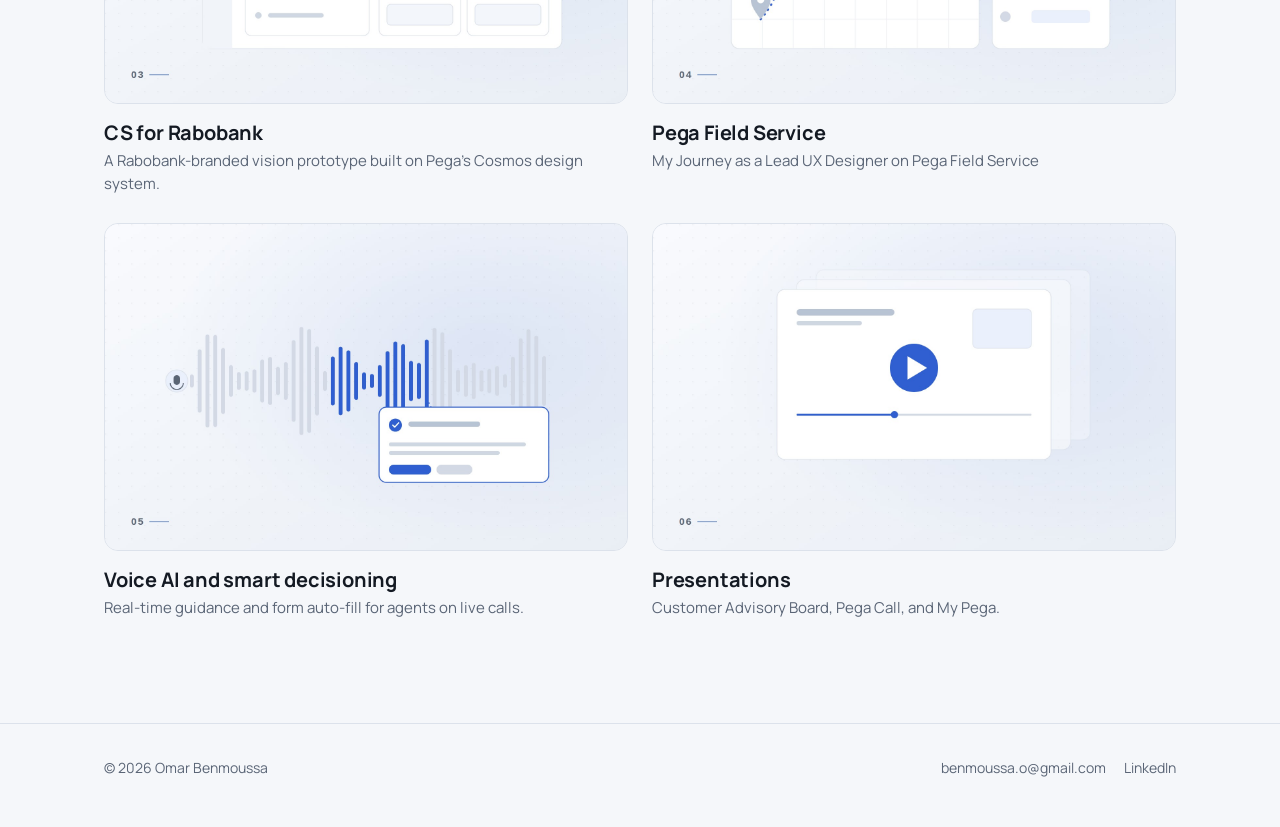
==== commit 8e8c42ad: "Add files via upload" ====
--- a/index.html
+++ b/index.html
@@ -48,8 +48,7 @@
     </div>
     <div class="media portrait" style="aspect-ratio:4/5" data-label="Image: assets/images/about/headshot.jpg"><img src="/assets/images/about/headshot.jpg" alt="Portrait of Omar Benmoussa" loading="lazy" decoding="async" onerror="this.parentElement.classList.add('missing');this.remove()"></div>
   </section>
-  <div class="section-head"><h2>Selected work</h2><p>Enterprise customer service, field service, and AI</p></div>
-  <div class="grid"><a class="card" href="/cs-cp"><div class="thumb" style="aspect-ratio:16/10" data-label="Image: assets/images/covers/cs-cp.jpg"><img class="cover-dark" src="/assets/images/covers/cs-cp.jpg" alt="Customer Service Configuration cover" loading="lazy" decoding="async" onerror="this.parentElement.classList.add('missing');this.remove()"><img class="cover-light" src="/assets/images/covers/cs-cp-light.jpg" alt="Customer Service Configuration cover" loading="lazy" decoding="async" onerror="this.parentElement.classList.add('missing');this.remove()"></div><h3>Customer Service Configuration</h3><p>Redesigning Pega Customer Service implementation for faster setups, clearer guidance, and stronger sales impact.</p></a><a class="card" href="/enhancing-b2b-interactions"><div class="thumb" style="aspect-ratio:16/10" data-label="Image: assets/images/covers/enhancing-b2b-interactions.jpg"><img class="cover-dark" src="/assets/images/covers/enhancing-b2b-interactions.jpg" alt="Enhancing B2B Interactions in Pega Customer Service cover" loading="lazy" decoding="async" onerror="this.parentElement.classList.add('missing');this.remove()"><img class="cover-light" src="/assets/images/covers/enhancing-b2b-interactions-light.jpg" alt="Enhancing B2B Interactions in Pega Customer Service cover" loading="lazy" decoding="async" onerror="this.parentElement.classList.add('missing');this.remove()"></div><h3>Enhancing B2B Interactions in Pega Customer Service</h3><p>Transition to Constellation Architecture</p></a><a class="card" href="/cs-for-rabobank"><div class="thumb" style="aspect-ratio:16/10" data-label="Image: assets/images/covers/cs-for-rabobank.jpg"><img class="cover-dark" src="/assets/images/covers/cs-for-rabobank.jpg" alt="CS for Rabobank cover" loading="lazy" decoding="async" onerror="this.parentElement.classList.add('missing');this.remove()"><img class="cover-light" src="/assets/images/covers/cs-for-rabobank-light.jpg" alt="CS for Rabobank cover" loading="lazy" decoding="async" onerror="this.parentElement.classList.add('missing');this.remove()"></div><h3>CS for Rabobank</h3><p>A Rabobank-branded vision prototype built on Pega&#x27;s Cosmos design system.</p></a><a class="card" href="/field-service"><div class="thumb" style="aspect-ratio:16/10" data-label="Image: assets/images/covers/field-service.jpg"><img class="cover-dark" src="/assets/images/covers/field-service.jpg" alt="Pega Field Service cover" loading="lazy" decoding="async" onerror="this.parentElement.classList.add('missing');this.remove()"><img class="cover-light" src="/assets/images/covers/field-service-light.jpg" alt="Pega Field Service cover" loading="lazy" decoding="async" onerror="this.parentElement.classList.add('missing');this.remove()"></div><h3>Pega Field Service</h3><p>My Journey as a Lead UX Designer on Pega Field Service</p></a><a class="card" href="/voice-ai-and-smart-decisioning"><div class="thumb" style="aspect-ratio:16/10" data-label="Image: assets/images/covers/voice-ai-and-smart-decisioning.jpg"><img class="cover-dark" src="/assets/images/covers/voice-ai-and-smart-decisioning.jpg" alt="Voice AI and smart decisioning cover" loading="lazy" decoding="async" onerror="this.parentElement.classList.add('missing');this.remove()"><img class="cover-light" src="/assets/images/covers/voice-ai-and-smart-decisioning-light.jpg" alt="Voice AI and smart decisioning cover" loading="lazy" decoding="async" onerror="this.parentElement.classList.add('missing');this.remove()"></div><h3>Voice AI and smart decisioning</h3><p>Real-time guidance and form auto-fill for agents on live calls.</p></a><a class="card" href="/presentations"><div class="thumb" style="aspect-ratio:16/10" data-label="Image: assets/images/covers/presentations.jpg"><img class="cover-dark" src="/assets/images/covers/presentations.jpg" alt="Presentations cover" loading="lazy" decoding="async" onerror="this.parentElement.classList.add('missing');this.remove()"><img class="cover-light" src="/assets/images/covers/presentations-light.jpg" alt="Presentations cover" loading="lazy" decoding="async" onerror="this.parentElement.classList.add('missing');this.remove()"></div><h3>Presentations</h3><p>Customer Advisory Board, Pega Call, and My Pega.</p></a></div>
+  <div class="grid home-grid"><a class="card" href="/cs-cp"><div class="thumb" style="aspect-ratio:16/10" data-label="Image: assets/images/covers/cs-cp.jpg"><img class="cover-dark" src="/assets/images/covers/cs-cp.jpg" alt="Customer Service Configuration cover" loading="lazy" decoding="async" onerror="this.parentElement.classList.add('missing');this.remove()"><img class="cover-light" src="/assets/images/covers/cs-cp-light.jpg" alt="Customer Service Configuration cover" loading="lazy" decoding="async" onerror="this.parentElement.classList.add('missing');this.remove()"></div><h3>Customer Service Configuration</h3><p>Redesigning Pega Customer Service implementation for faster setups, clearer guidance, and stronger sales impact.</p></a><a class="card" href="/enhancing-b2b-interactions"><div class="thumb" style="aspect-ratio:16/10" data-label="Image: assets/images/covers/enhancing-b2b-interactions.jpg"><img class="cover-dark" src="/assets/images/covers/enhancing-b2b-interactions.jpg" alt="Enhancing B2B Interactions in Pega Customer Service cover" loading="lazy" decoding="async" onerror="this.parentElement.classList.add('missing');this.remove()"><img class="cover-light" src="/assets/images/covers/enhancing-b2b-interactions-light.jpg" alt="Enhancing B2B Interactions in Pega Customer Service cover" loading="lazy" decoding="async" onerror="this.parentElement.classList.add('missing');this.remove()"></div><h3>Enhancing B2B Interactions in Pega Customer Service</h3><p>Transition to Constellation Architecture</p></a><a class="card" href="/cs-for-rabobank"><div class="thumb" style="aspect-ratio:16/10" data-label="Image: assets/images/covers/cs-for-rabobank.jpg"><img class="cover-dark" src="/assets/images/covers/cs-for-rabobank.jpg" alt="CS for Rabobank cover" loading="lazy" decoding="async" onerror="this.parentElement.classList.add('missing');this.remove()"><img class="cover-light" src="/assets/images/covers/cs-for-rabobank-light.jpg" alt="CS for Rabobank cover" loading="lazy" decoding="async" onerror="this.parentElement.classList.add('missing');this.remove()"></div><h3>CS for Rabobank</h3><p>A Rabobank-branded vision prototype built on Pega&#x27;s Cosmos design system.</p></a><a class="card" href="/field-service"><div class="thumb" style="aspect-ratio:16/10" data-label="Image: assets/images/covers/field-service.jpg"><img class="cover-dark" src="/assets/images/covers/field-service.jpg" alt="Pega Field Service cover" loading="lazy" decoding="async" onerror="this.parentElement.classList.add('missing');this.remove()"><img class="cover-light" src="/assets/images/covers/field-service-light.jpg" alt="Pega Field Service cover" loading="lazy" decoding="async" onerror="this.parentElement.classList.add('missing');this.remove()"></div><h3>Pega Field Service</h3><p>My Journey as a Lead UX Designer on Pega Field Service</p></a><a class="card" href="/voice-ai-and-smart-decisioning"><div class="thumb" style="aspect-ratio:16/10" data-label="Image: assets/images/covers/voice-ai-and-smart-decisioning.jpg"><img class="cover-dark" src="/assets/images/covers/voice-ai-and-smart-decisioning.jpg" alt="Voice AI and smart decisioning cover" loading="lazy" decoding="async" onerror="this.parentElement.classList.add('missing');this.remove()"><img class="cover-light" src="/assets/images/covers/voice-ai-and-smart-decisioning-light.jpg" alt="Voice AI and smart decisioning cover" loading="lazy" decoding="async" onerror="this.parentElement.classList.add('missing');this.remove()"></div><h3>Voice AI and smart decisioning</h3><p>Real-time guidance and form auto-fill for agents on live calls.</p></a><a class="card" href="/presentations"><div class="thumb" style="aspect-ratio:16/10" data-label="Image: assets/images/covers/presentations.jpg"><img class="cover-dark" src="/assets/images/covers/presentations.jpg" alt="Presentations cover" loading="lazy" decoding="async" onerror="this.parentElement.classList.add('missing');this.remove()"><img class="cover-light" src="/assets/images/covers/presentations-light.jpg" alt="Presentations cover" loading="lazy" decoding="async" onerror="this.parentElement.classList.add('missing');this.remove()"></div><h3>Presentations</h3><p>Customer Advisory Board, Pega Call, and My Pega.</p></a></div>
 </div>
 </main>
 <footer class="site-footer">
--- a/css/styles.css
+++ b/css/styles.css
@@ -65,8 +65,7 @@
 .card:hover .thumb{border-color:var(--accent)}
 .card h3{margin:16px 0 4px;font-size:20px;letter-spacing:-.01em;line-height:1.3}
 .card p{margin:0;color:var(--muted);font-size:15px;line-height:1.5}
-.card:first-child{grid-column:1/-1}
-.card:first-child .thumb{aspect-ratio:21/9}
+
 
 /* case study */
 .case-top{padding:64px 0 32px}
@@ -160,3 +159,7 @@
   :root:not([data-theme="dark"]) .cover-dark{display:none!important}
   :root:not([data-theme="dark"]) .cover-light{display:block!important}
 }
+
+/* home project grid without heading */
+.home-grid{margin-top:64px}
+@media (max-width:860px){.home-grid{margin-top:40px}}
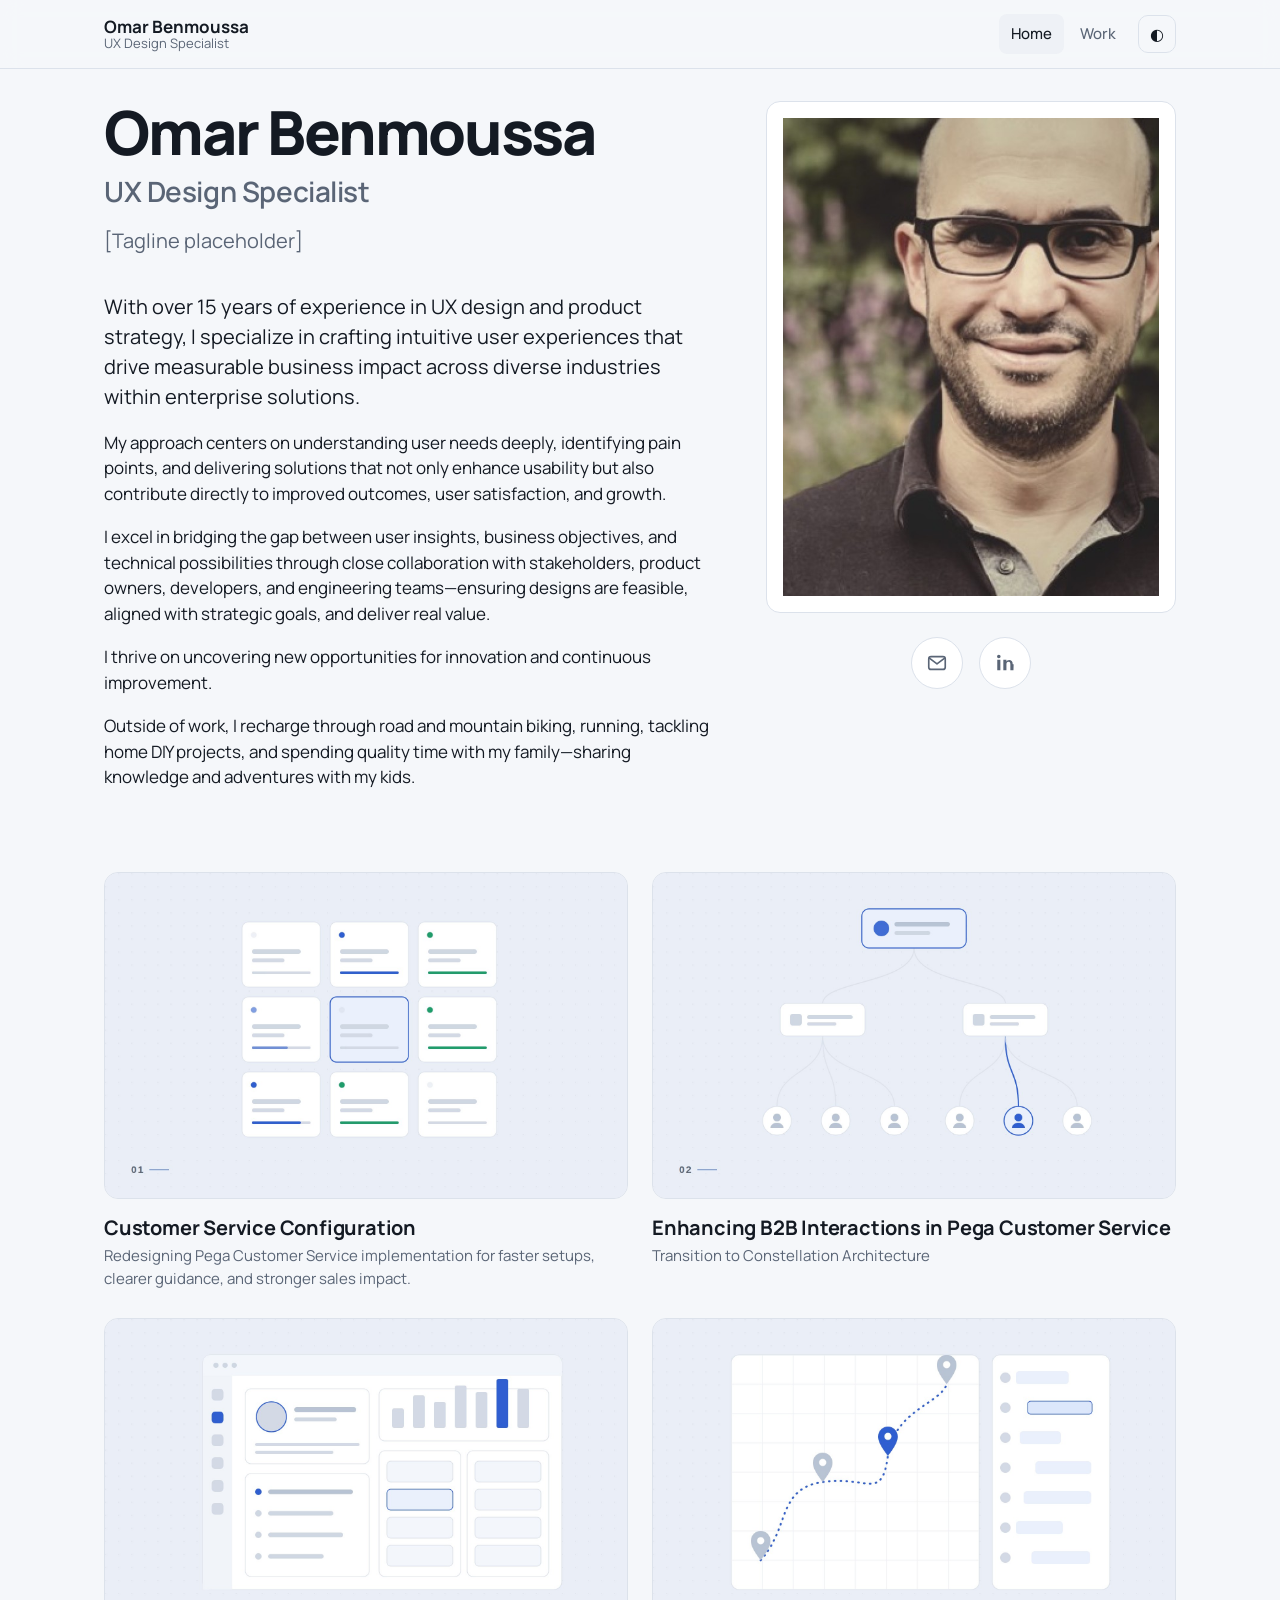
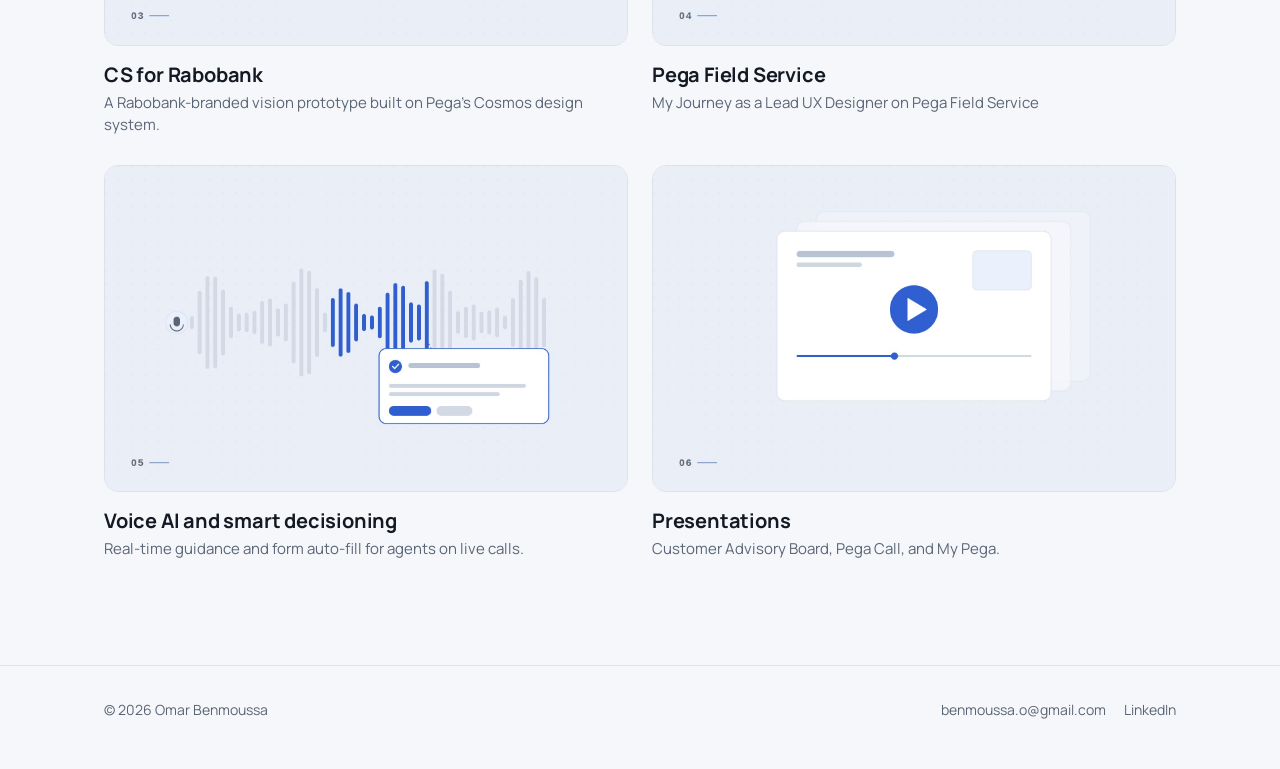
==== commit 4f801e33: "Add files via upload" ====
--- a/index.html
+++ b/index.html
@@ -29,7 +29,6 @@
     <nav aria-label="Main">
       <a href="/" aria-current="page">Home</a>
       <a href="/work">Work</a>
-      <a href="/#contact" class="hide-sm">Contact</a>
       <button class="toggle" id="theme-toggle" type="button" aria-label="Switch light or dark theme">◐</button>
     </nav>
   </div>
@@ -41,12 +40,14 @@
       <h1>Omar Benmoussa<span class="role">UX Design Specialist</span></h1>
       <p class="tagline">[Tagline placeholder]</p>
       <div class="intro prose"><p>With over 15 years of experience in UX design and product strategy, I specialize in crafting intuitive user experiences that drive measurable business impact across diverse industries within enterprise solutions.</p><p>My approach centers on understanding user needs deeply, identifying pain points, and delivering solutions that not only enhance usability but also contribute directly to improved outcomes, user satisfaction, and growth.</p><p>I excel in bridging the gap between user insights, business objectives, and technical possibilities through close collaboration with stakeholders, product owners, developers, and engineering teams—ensuring designs are feasible, aligned with strategic goals, and deliver real value.</p><p>I thrive on uncovering new opportunities for innovation and continuous improvement.</p><p>Outside of work, I recharge through road and mountain biking, running, tackling home DIY projects, and spending quality time with my family—sharing knowledge and adventures with my kids.</p></div>
-      <div class="contact" id="contact">
-        <a class="btn primary" href="mailto:benmoussa.o@gmail.com">Email me</a>
-        <a class="btn" href="https://www.linkedin.com/in/omar-benmoussa-98033015/" target="_blank" rel="noopener">LinkedIn</a>
-      </div>
     </div>
+    <div class="portrait-col">
     <div class="media portrait" style="aspect-ratio:4/5" data-label="Image: assets/images/about/headshot.jpg"><img src="/assets/images/about/headshot.jpg" alt="Portrait of Omar Benmoussa" loading="lazy" decoding="async" onerror="this.parentElement.classList.add('missing');this.remove()"></div>
+    <div class="social" id="contact">
+      <a class="social-btn" href="mailto:benmoussa.o@gmail.com" aria-label="Email me" data-tip="Email me"><svg viewBox="0 0 24 24" aria-hidden="true"><rect x="3" y="5" width="18" height="14" rx="2.5" fill="none" stroke="currentColor" stroke-width="1.8"/><path d="M4 7l8 6 8-6" fill="none" stroke="currentColor" stroke-width="1.8" stroke-linecap="round" stroke-linejoin="round"/></svg></a>
+      <a class="social-btn" href="https://www.linkedin.com/in/omar-benmoussa-98033015/" target="_blank" rel="noopener" aria-label="LinkedIn" data-tip="LinkedIn"><svg viewBox="0 0 24 24" aria-hidden="true"><path fill="currentColor" d="M6.94 8.5H3.56V20h3.38V8.5zM5.25 3a1.96 1.96 0 100 3.92 1.96 1.96 0 000-3.92zM20.44 13.4c0-3.1-1.65-4.54-3.86-4.54-1.78 0-2.58.98-3.02 1.67V8.5h-3.38V20h3.38v-6.1c0-1.6.3-3.15 2.29-3.15 1.96 0 1.99 1.83 1.99 3.25V20h3.38l.22-6.6z"/></svg></a>
+    </div>
+    </div>
   </section>
   <div class="grid home-grid"><a class="card" href="/cs-cp"><div class="thumb" style="aspect-ratio:16/10" data-label="Image: assets/images/covers/cs-cp.jpg"><img class="cover-dark" src="/assets/images/covers/cs-cp.jpg" alt="Customer Service Configuration cover" loading="lazy" decoding="async" onerror="this.parentElement.classList.add('missing');this.remove()"><img class="cover-light" src="/assets/images/covers/cs-cp-light.jpg" alt="Customer Service Configuration cover" loading="lazy" decoding="async" onerror="this.parentElement.classList.add('missing');this.remove()"></div><h3>Customer Service Configuration</h3><p>Redesigning Pega Customer Service implementation for faster setups, clearer guidance, and stronger sales impact.</p></a><a class="card" href="/enhancing-b2b-interactions"><div class="thumb" style="aspect-ratio:16/10" data-label="Image: assets/images/covers/enhancing-b2b-interactions.jpg"><img class="cover-dark" src="/assets/images/covers/enhancing-b2b-interactions.jpg" alt="Enhancing B2B Interactions in Pega Customer Service cover" loading="lazy" decoding="async" onerror="this.parentElement.classList.add('missing');this.remove()"><img class="cover-light" src="/assets/images/covers/enhancing-b2b-interactions-light.jpg" alt="Enhancing B2B Interactions in Pega Customer Service cover" loading="lazy" decoding="async" onerror="this.parentElement.classList.add('missing');this.remove()"></div><h3>Enhancing B2B Interactions in Pega Customer Service</h3><p>Transition to Constellation Architecture</p></a><a class="card" href="/cs-for-rabobank"><div class="thumb" style="aspect-ratio:16/10" data-label="Image: assets/images/covers/cs-for-rabobank.jpg"><img class="cover-dark" src="/assets/images/covers/cs-for-rabobank.jpg" alt="CS for Rabobank cover" loading="lazy" decoding="async" onerror="this.parentElement.classList.add('missing');this.remove()"><img class="cover-light" src="/assets/images/covers/cs-for-rabobank-light.jpg" alt="CS for Rabobank cover" loading="lazy" decoding="async" onerror="this.parentElement.classList.add('missing');this.remove()"></div><h3>CS for Rabobank</h3><p>A Rabobank-branded vision prototype built on Pega&#x27;s Cosmos design system.</p></a><a class="card" href="/field-service"><div class="thumb" style="aspect-ratio:16/10" data-label="Image: assets/images/covers/field-service.jpg"><img class="cover-dark" src="/assets/images/covers/field-service.jpg" alt="Pega Field Service cover" loading="lazy" decoding="async" onerror="this.parentElement.classList.add('missing');this.remove()"><img class="cover-light" src="/assets/images/covers/field-service-light.jpg" alt="Pega Field Service cover" loading="lazy" decoding="async" onerror="this.parentElement.classList.add('missing');this.remove()"></div><h3>Pega Field Service</h3><p>My Journey as a Lead UX Designer on Pega Field Service</p></a><a class="card" href="/voice-ai-and-smart-decisioning"><div class="thumb" style="aspect-ratio:16/10" data-label="Image: assets/images/covers/voice-ai-and-smart-decisioning.jpg"><img class="cover-dark" src="/assets/images/covers/voice-ai-and-smart-decisioning.jpg" alt="Voice AI and smart decisioning cover" loading="lazy" decoding="async" onerror="this.parentElement.classList.add('missing');this.remove()"><img class="cover-light" src="/assets/images/covers/voice-ai-and-smart-decisioning-light.jpg" alt="Voice AI and smart decisioning cover" loading="lazy" decoding="async" onerror="this.parentElement.classList.add('missing');this.remove()"></div><h3>Voice AI and smart decisioning</h3><p>Real-time guidance and form auto-fill for agents on live calls.</p></a><a class="card" href="/presentations"><div class="thumb" style="aspect-ratio:16/10" data-label="Image: assets/images/covers/presentations.jpg"><img class="cover-dark" src="/assets/images/covers/presentations.jpg" alt="Presentations cover" loading="lazy" decoding="async" onerror="this.parentElement.classList.add('missing');this.remove()"><img class="cover-light" src="/assets/images/covers/presentations-light.jpg" alt="Presentations cover" loading="lazy" decoding="async" onerror="this.parentElement.classList.add('missing');this.remove()"></div><h3>Presentations</h3><p>Customer Advisory Board, Pega Call, and My Pega.</p></a></div>
 </div>
--- a/css/styles.css
+++ b/css/styles.css
@@ -163,3 +163,14 @@
 /* home project grid without heading */
 .home-grid{margin-top:64px}
 @media (max-width:860px){.home-grid{margin-top:40px}}
+
+/* social icons under portrait */
+.portrait-col{display:flex;flex-direction:column;align-items:center}
+.portrait-col .portrait{width:100%}
+.social{display:flex;justify-content:center;gap:16px;margin-top:24px}
+.social-btn{position:relative;display:grid;place-items:center;width:52px;height:52px;border-radius:50%;border:1px solid var(--line);background:var(--surface);color:var(--muted);text-decoration:none;transition:color .2s,background .2s,border-color .2s,transform .2s,box-shadow .2s}
+.social-btn svg{width:22px;height:22px}
+.social-btn:hover,.social-btn:focus-visible{color:var(--accent-ink);background:var(--accent);border-color:var(--accent);transform:translateY(-3px);box-shadow:0 8px 20px color-mix(in srgb,var(--accent) 35%,transparent)}
+.social-btn::after{content:attr(data-tip);position:absolute;top:calc(100% + 10px);left:50%;transform:translate(-50%,-4px);white-space:nowrap;font-size:13px;font-weight:600;color:var(--text);background:var(--raised);border:1px solid var(--line);padding:5px 10px;border-radius:8px;opacity:0;pointer-events:none;transition:opacity .2s,transform .2s}
+.social-btn:hover::after,.social-btn:focus-visible::after{opacity:1;transform:translate(-50%,0)}
+@media (hover:none){.social-btn::after{display:none}}
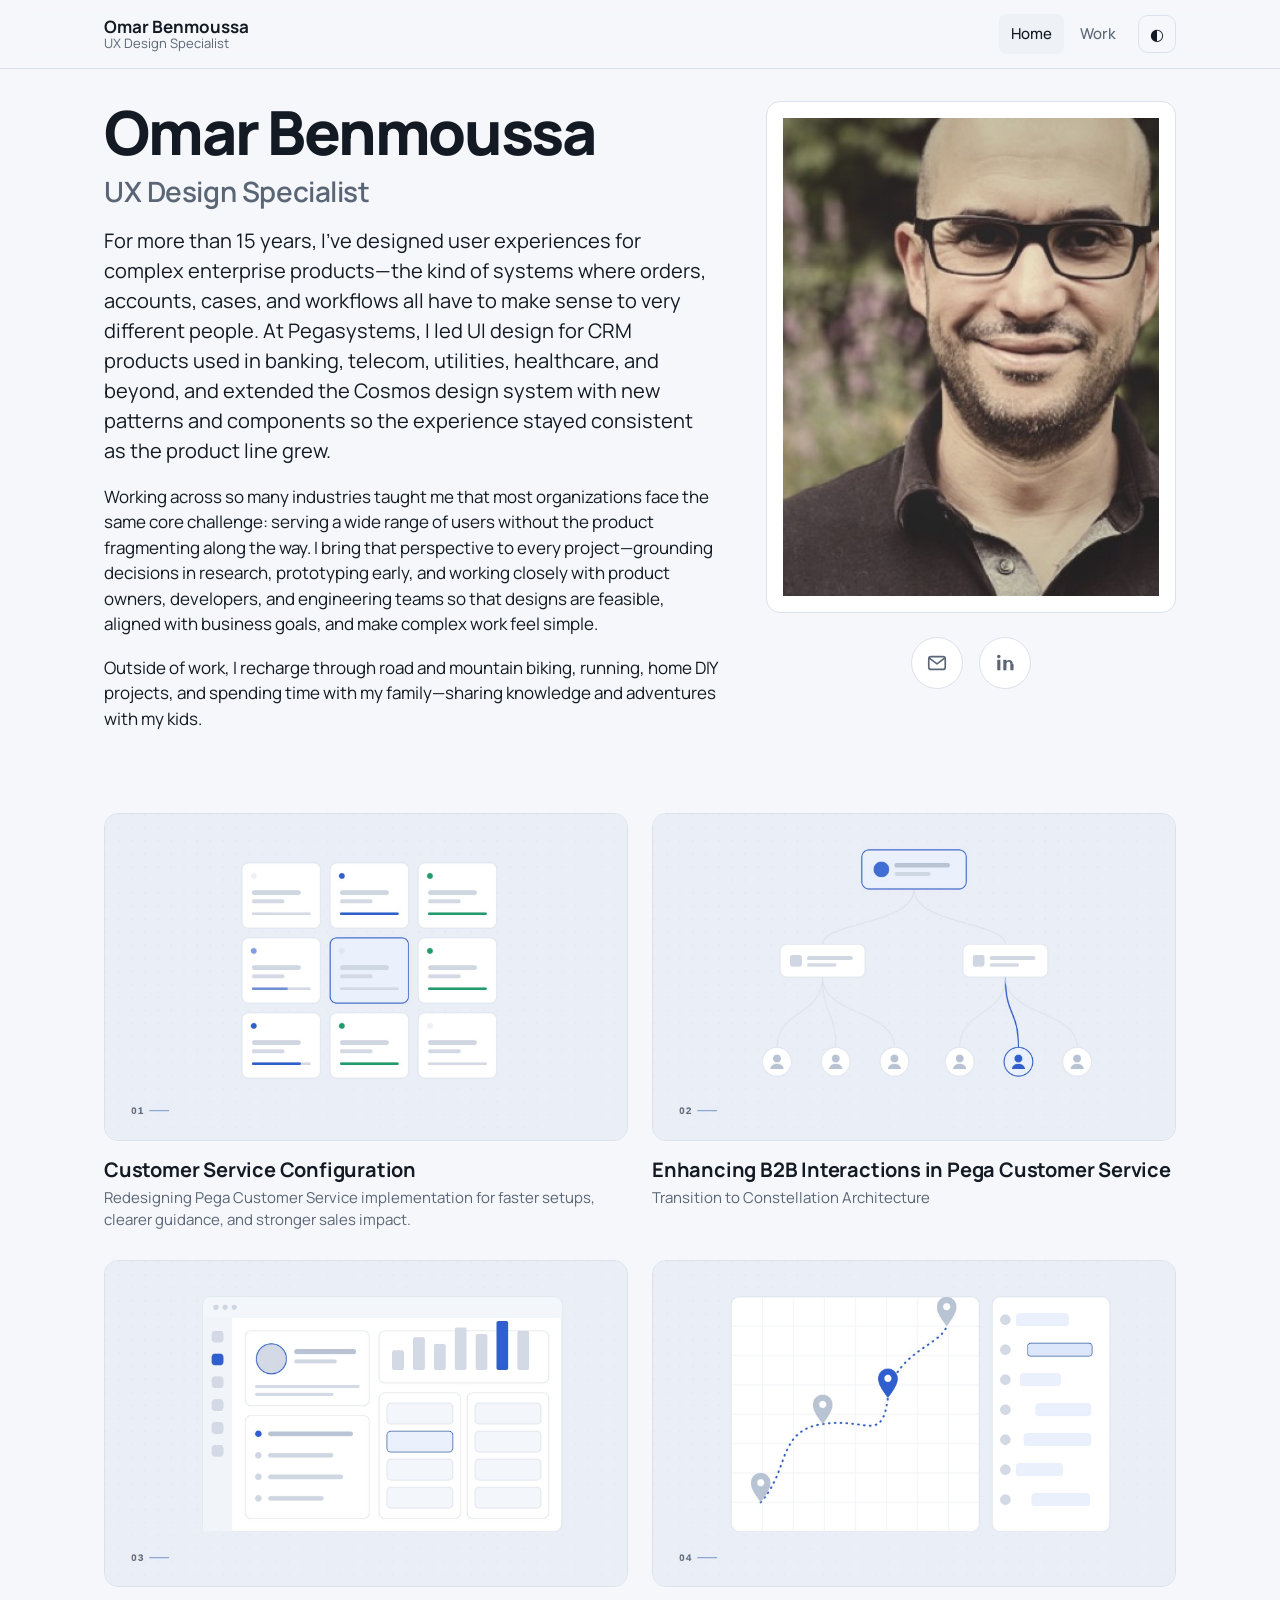
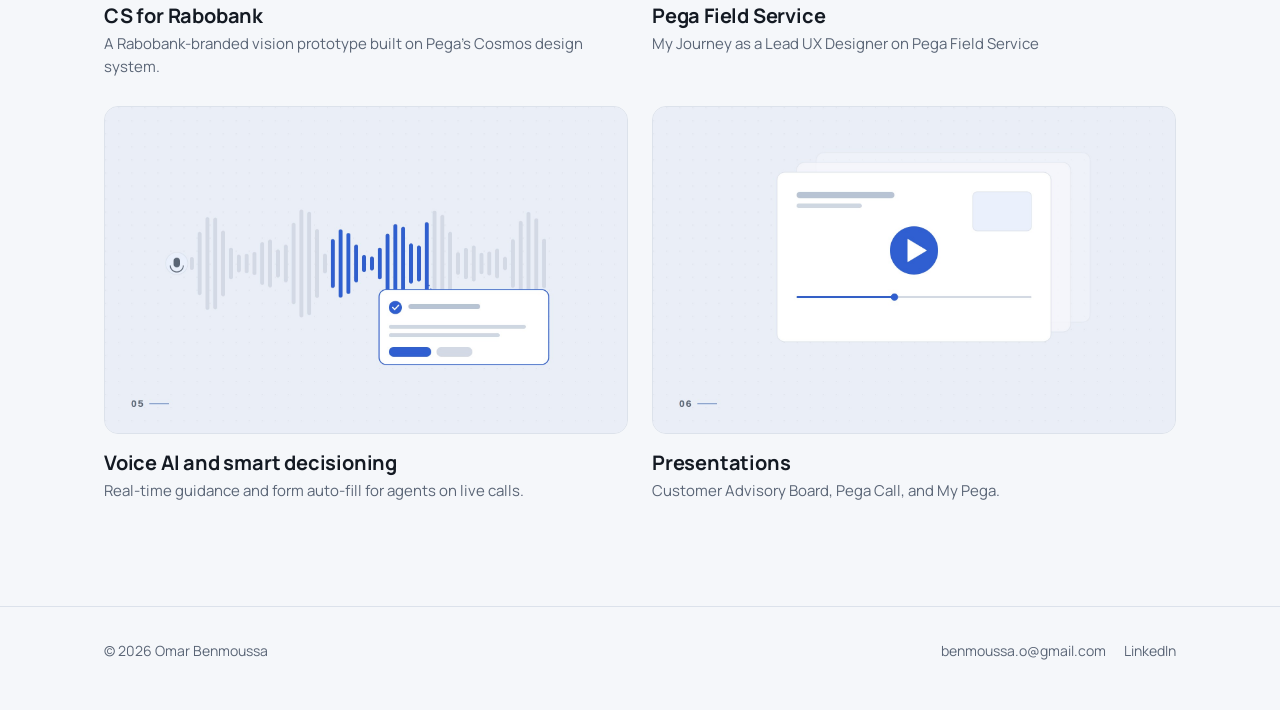
==== commit 9f62f6a1: "Add files via upload" ====
--- a/index.html
+++ b/index.html
@@ -4,12 +4,12 @@
 <meta charset="utf-8">
 <meta name="viewport" content="width=device-width, initial-scale=1, viewport-fit=cover">
 <title>Omar Benmoussa — UX Design Specialist</title>
-<meta name="description" content="With over 15 years of experience in UX design and product strategy, I specialize in crafting intuitive user experiences that drive measurable business impact across diverse industries within enterprise solutions.">
+<meta name="description" content="For more than 15 years, I&#x27;ve designed user experiences for complex enterprise products, leading UI design for CRM products at Pegasystems and extending the Cosmos design system.">
 <link rel="canonical" href="https://ux-portfolio-ten-smoky.vercel.app/">
 <meta property="og:type" content="website">
 <meta property="og:site_name" content="Omar Benmoussa">
 <meta property="og:title" content="Omar Benmoussa — UX Design Specialist">
-<meta property="og:description" content="With over 15 years of experience in UX design and product strategy, I specialize in crafting intuitive user experiences that drive measurable business impact across diverse industries within enterprise solutions.">
+<meta property="og:description" content="For more than 15 years, I&#x27;ve designed user experiences for complex enterprise products, leading UI design for CRM products at Pegasystems and extending the Cosmos design system.">
 <meta property="og:url" content="https://ux-portfolio-ten-smoky.vercel.app/">
 <meta property="og:image" content="https://ux-portfolio-ten-smoky.vercel.app/assets/images/og-image.jpg">
 <meta name="twitter:card" content="summary_large_image">
@@ -38,8 +38,7 @@
   <section class="hero">
     <div>
       <h1>Omar Benmoussa<span class="role">UX Design Specialist</span></h1>
-      <p class="tagline">[Tagline placeholder]</p>
-      <div class="intro prose"><p>With over 15 years of experience in UX design and product strategy, I specialize in crafting intuitive user experiences that drive measurable business impact across diverse industries within enterprise solutions.</p><p>My approach centers on understanding user needs deeply, identifying pain points, and delivering solutions that not only enhance usability but also contribute directly to improved outcomes, user satisfaction, and growth.</p><p>I excel in bridging the gap between user insights, business objectives, and technical possibilities through close collaboration with stakeholders, product owners, developers, and engineering teams—ensuring designs are feasible, aligned with strategic goals, and deliver real value.</p><p>I thrive on uncovering new opportunities for innovation and continuous improvement.</p><p>Outside of work, I recharge through road and mountain biking, running, tackling home DIY projects, and spending quality time with my family—sharing knowledge and adventures with my kids.</p></div>
+      <div class="intro prose"><p>For more than 15 years, I&#x27;ve designed user experiences for complex enterprise products—the kind of systems where orders, accounts, cases, and workflows all have to make sense to very different people. At Pegasystems, I led UI design for CRM products used in banking, telecom, utilities, healthcare, and beyond, and extended the Cosmos design system with new patterns and components so the experience stayed consistent as the product line grew.</p><p>Working across so many industries taught me that most organizations face the same core challenge: serving a wide range of users without the product fragmenting along the way. I bring that perspective to every project—grounding decisions in research, prototyping early, and working closely with product owners, developers, and engineering teams so that designs are feasible, aligned with business goals, and make complex work feel simple.</p><p>Outside of work, I recharge through road and mountain biking, running, home DIY projects, and spending time with my family—sharing knowledge and adventures with my kids.</p></div>
     </div>
     <div class="portrait-col">
     <div class="media portrait" style="aspect-ratio:4/5" data-label="Image: assets/images/about/headshot.jpg"><img src="/assets/images/about/headshot.jpg" alt="Portrait of Omar Benmoussa" loading="lazy" decoding="async" onerror="this.parentElement.classList.add('missing');this.remove()"></div>
--- a/css/styles.css
+++ b/css/styles.css
@@ -174,3 +174,11 @@
 .social-btn::after{content:attr(data-tip);position:absolute;top:calc(100% + 10px);left:50%;transform:translate(-50%,-4px);white-space:nowrap;font-size:13px;font-weight:600;color:var(--text);background:var(--raised);border:1px solid var(--line);padding:5px 10px;border-radius:8px;opacity:0;pointer-events:none;transition:opacity .2s,transform .2s}
 .social-btn:hover::after,.social-btn:focus-visible::after{opacity:1;transform:translate(-50%,0)}
 @media (hover:none){.social-btn::after{display:none}}
+
+/* case study header with cover */
+.case-top--cover{display:grid;grid-template-columns:1.3fr 1fr;gap:56px;align-items:center;padding-bottom:56px}
+.case-top--cover h1{max-width:none}
+.case-cover{border-radius:18px;box-shadow:0 1px 0 var(--line)}
+@media (max-width:860px){
+  .case-top--cover{grid-template-columns:1fr;gap:28px;padding-bottom:40px}
+}
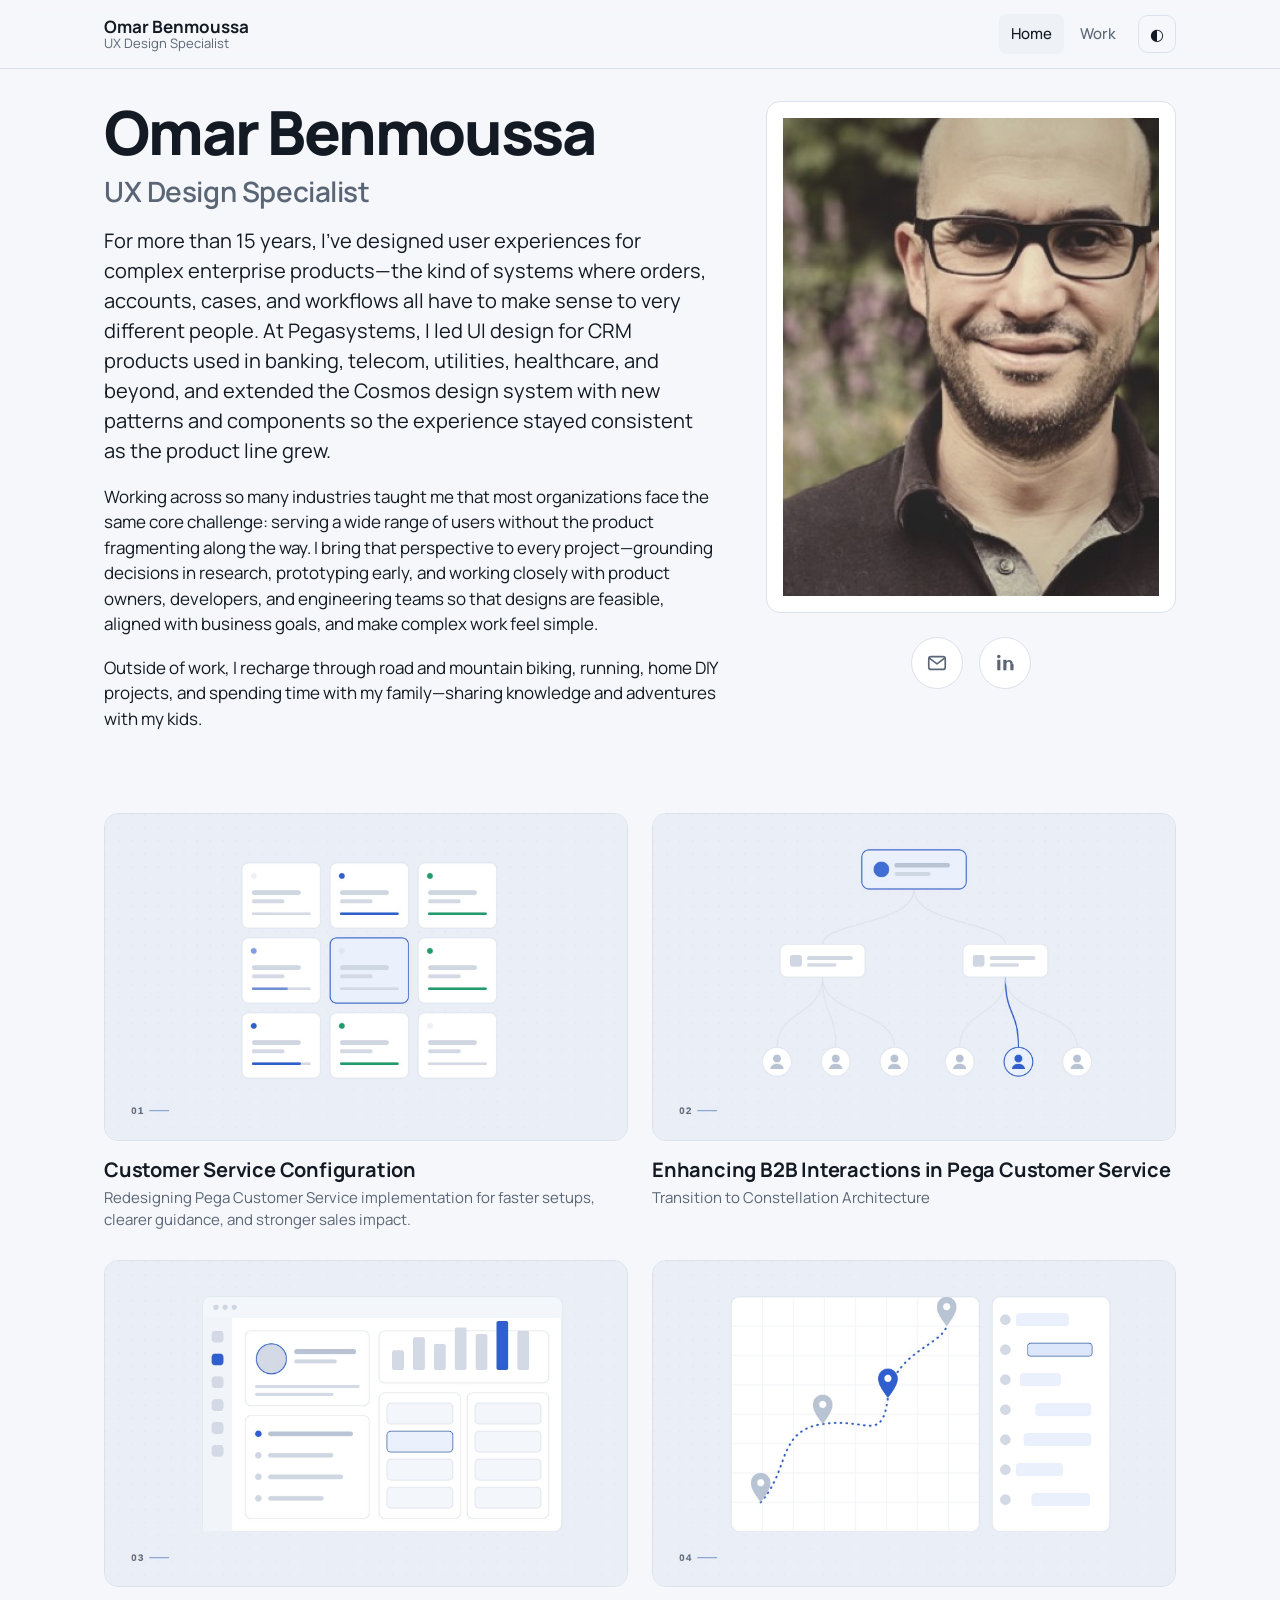
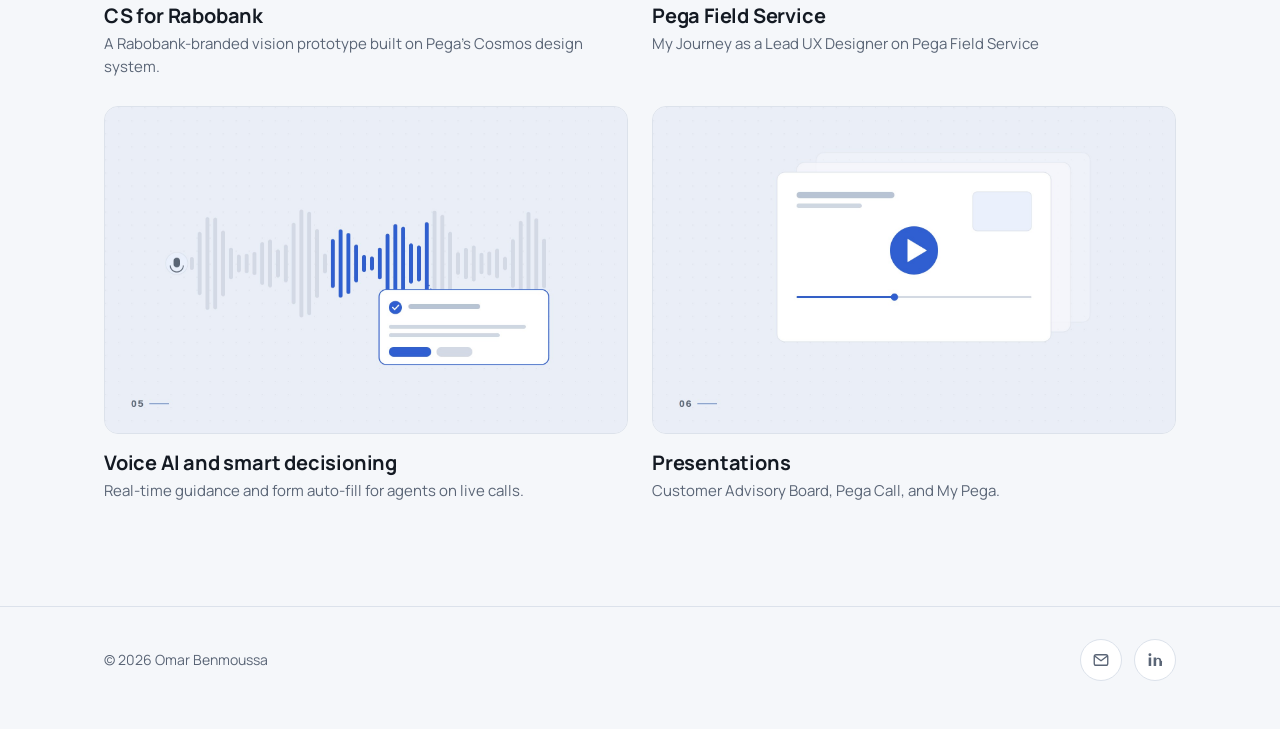
==== commit ba194388: "Add files via upload" ====
--- a/index.html
+++ b/index.html
@@ -54,7 +54,10 @@
 <footer class="site-footer">
   <div class="wrap foot">
     <span>© <span id="year">2026</span> Omar Benmoussa</span>
-    <span><a href="mailto:benmoussa.o@gmail.com">benmoussa.o@gmail.com</a><a href="https://www.linkedin.com/in/omar-benmoussa-98033015/" target="_blank" rel="noopener">LinkedIn</a></span>
+    <div class="social social--footer">
+      <a class="social-btn" href="mailto:benmoussa.o@gmail.com" aria-label="Email me" data-tip="Email me"><svg viewBox="0 0 24 24" aria-hidden="true"><rect x="3" y="5" width="18" height="14" rx="2.5" fill="none" stroke="currentColor" stroke-width="1.8"/><path d="M4 7l8 6 8-6" fill="none" stroke="currentColor" stroke-width="1.8" stroke-linecap="round" stroke-linejoin="round"/></svg></a>
+      <a class="social-btn" href="https://www.linkedin.com/in/omar-benmoussa-98033015/" target="_blank" rel="noopener" aria-label="LinkedIn" data-tip="LinkedIn"><svg viewBox="0 0 24 24" aria-hidden="true"><path fill="currentColor" d="M6.94 8.5H3.56V20h3.38V8.5zM5.25 3a1.96 1.96 0 100 3.92 1.96 1.96 0 000-3.92zM20.44 13.4c0-3.1-1.65-4.54-3.86-4.54-1.78 0-2.58.98-3.02 1.67V8.5h-3.38V20h3.38v-6.1c0-1.6.3-3.15 2.29-3.15 1.96 0 1.99 1.83 1.99 3.25V20h3.38l.22-6.6z"/></svg></a>
+    </div>
   </div>
 </footer>
 <script src="/js/main.js" defer></script>
--- a/css/styles.css
+++ b/css/styles.css
@@ -182,3 +182,11 @@
 @media (max-width:860px){
   .case-top--cover{grid-template-columns:1fr;gap:28px;padding-bottom:40px}
 }
+
+/* footer icons */
+.foot{align-items:center}
+.social--footer{margin-top:0;gap:12px}
+.social--footer .social-btn{width:42px;height:42px}
+.social--footer .social-btn svg{width:18px;height:18px}
+.social--footer .social-btn::after{top:auto;bottom:calc(100% + 10px);transform:translate(-50%,4px)}
+.social--footer .social-btn:hover::after,.social--footer .social-btn:focus-visible::after{transform:translate(-50%,0)}
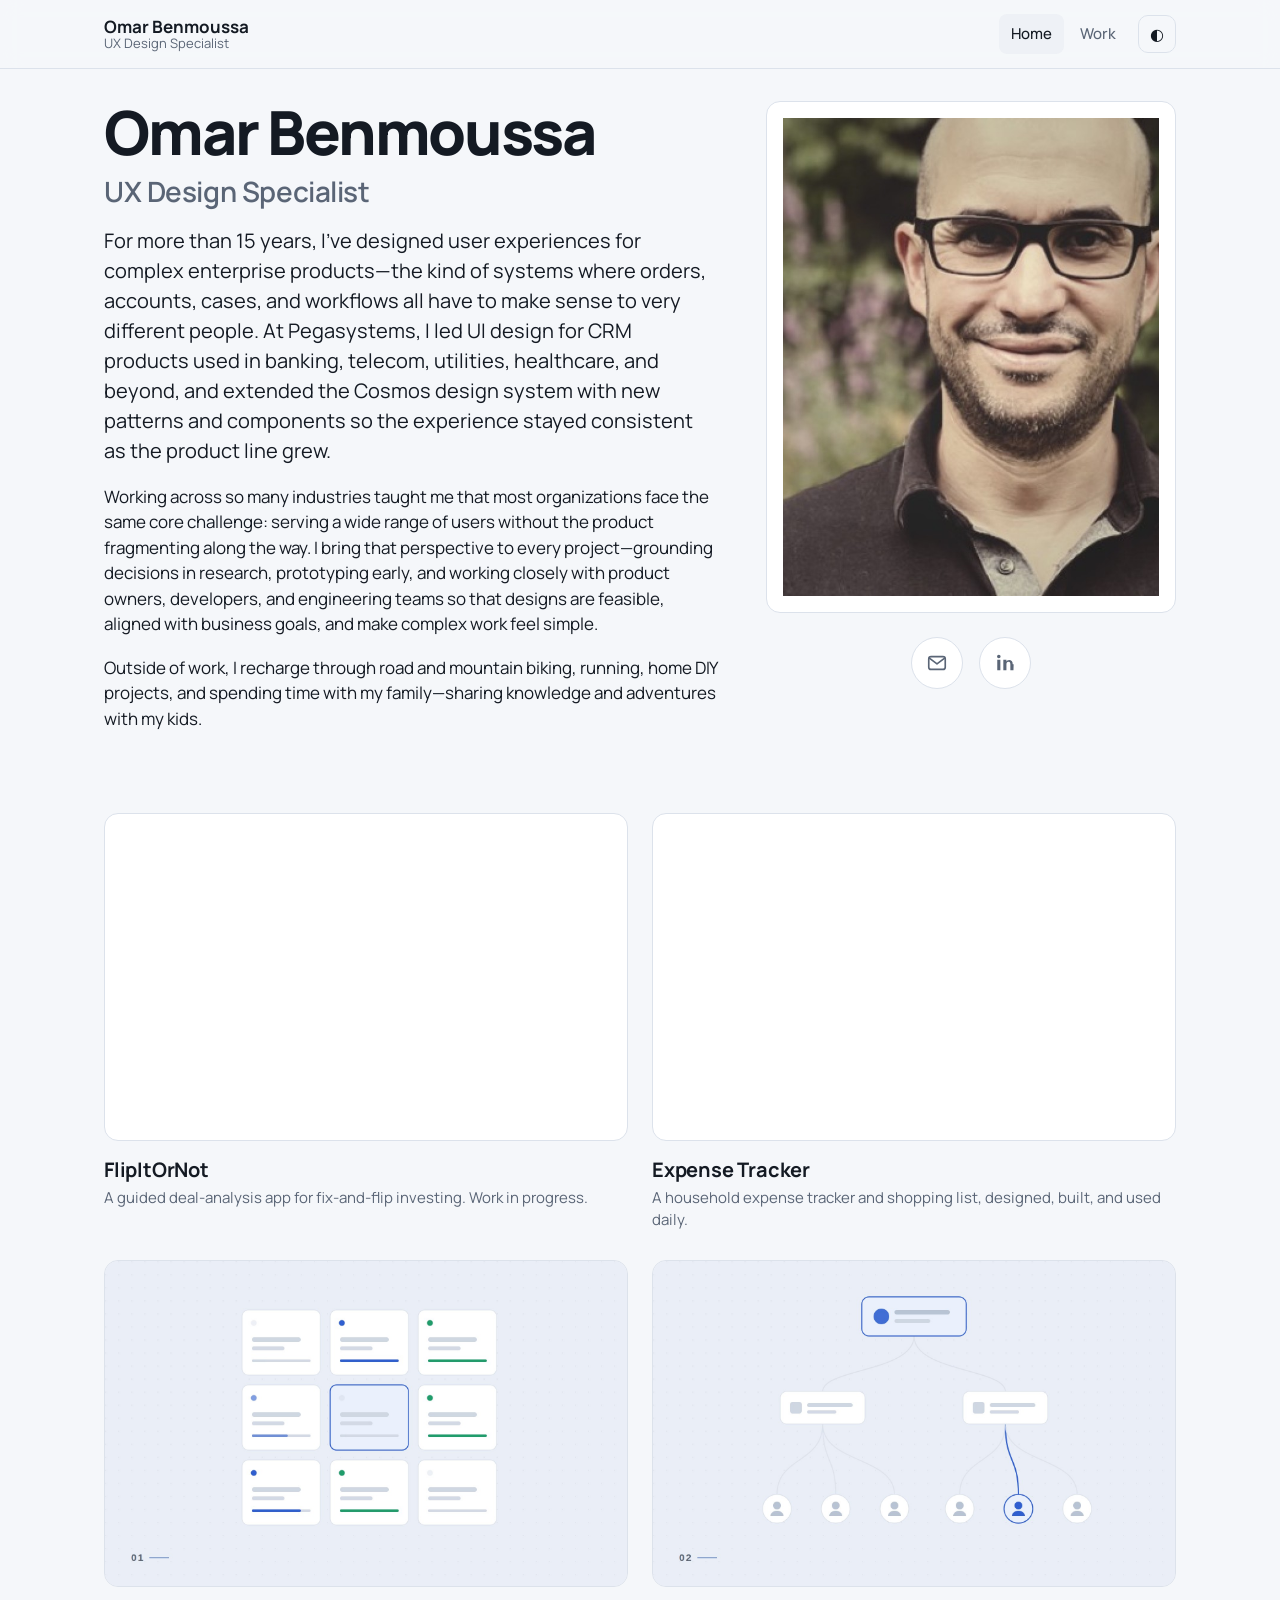
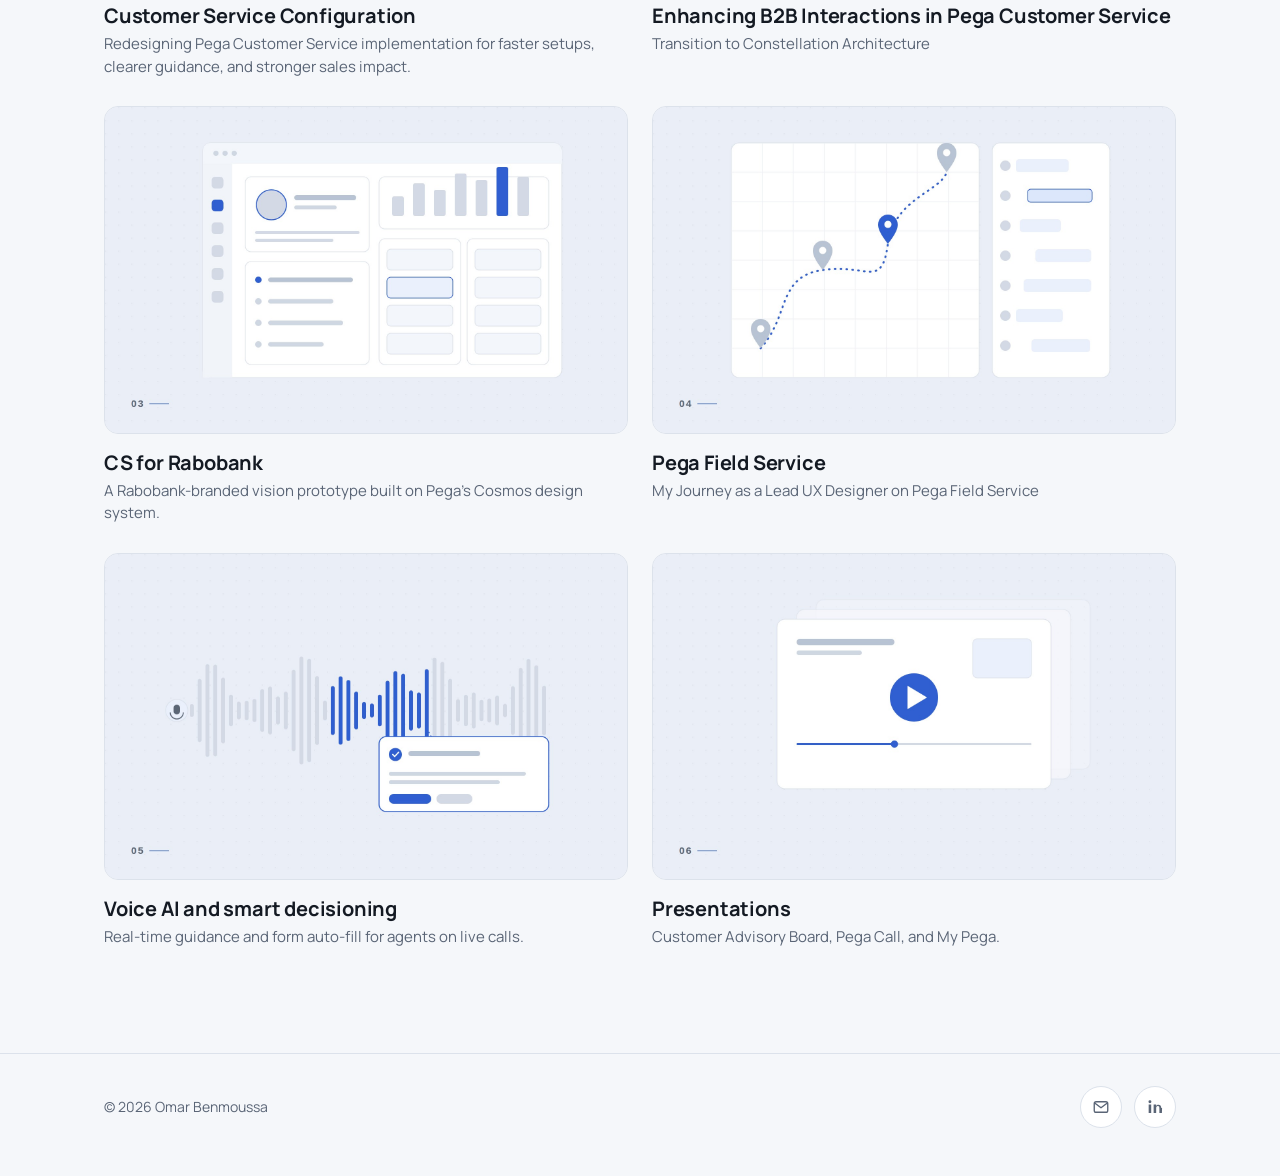
==== commit f2bc3a93: "Add files via upload" ====
--- a/index.html
+++ b/index.html
@@ -48,7 +48,7 @@
     </div>
     </div>
   </section>
-  <div class="grid home-grid"><a class="card" href="/cs-cp"><div class="thumb" style="aspect-ratio:16/10" data-label="Image: assets/images/covers/cs-cp.jpg"><img class="cover-dark" src="/assets/images/covers/cs-cp.jpg" alt="Customer Service Configuration cover" loading="lazy" decoding="async" onerror="this.parentElement.classList.add('missing');this.remove()"><img class="cover-light" src="/assets/images/covers/cs-cp-light.jpg" alt="Customer Service Configuration cover" loading="lazy" decoding="async" onerror="this.parentElement.classList.add('missing');this.remove()"></div><h3>Customer Service Configuration</h3><p>Redesigning Pega Customer Service implementation for faster setups, clearer guidance, and stronger sales impact.</p></a><a class="card" href="/enhancing-b2b-interactions"><div class="thumb" style="aspect-ratio:16/10" data-label="Image: assets/images/covers/enhancing-b2b-interactions.jpg"><img class="cover-dark" src="/assets/images/covers/enhancing-b2b-interactions.jpg" alt="Enhancing B2B Interactions in Pega Customer Service cover" loading="lazy" decoding="async" onerror="this.parentElement.classList.add('missing');this.remove()"><img class="cover-light" src="/assets/images/covers/enhancing-b2b-interactions-light.jpg" alt="Enhancing B2B Interactions in Pega Customer Service cover" loading="lazy" decoding="async" onerror="this.parentElement.classList.add('missing');this.remove()"></div><h3>Enhancing B2B Interactions in Pega Customer Service</h3><p>Transition to Constellation Architecture</p></a><a class="card" href="/cs-for-rabobank"><div class="thumb" style="aspect-ratio:16/10" data-label="Image: assets/images/covers/cs-for-rabobank.jpg"><img class="cover-dark" src="/assets/images/covers/cs-for-rabobank.jpg" alt="CS for Rabobank cover" loading="lazy" decoding="async" onerror="this.parentElement.classList.add('missing');this.remove()"><img class="cover-light" src="/assets/images/covers/cs-for-rabobank-light.jpg" alt="CS for Rabobank cover" loading="lazy" decoding="async" onerror="this.parentElement.classList.add('missing');this.remove()"></div><h3>CS for Rabobank</h3><p>A Rabobank-branded vision prototype built on Pega&#x27;s Cosmos design system.</p></a><a class="card" href="/field-service"><div class="thumb" style="aspect-ratio:16/10" data-label="Image: assets/images/covers/field-service.jpg"><img class="cover-dark" src="/assets/images/covers/field-service.jpg" alt="Pega Field Service cover" loading="lazy" decoding="async" onerror="this.parentElement.classList.add('missing');this.remove()"><img class="cover-light" src="/assets/images/covers/field-service-light.jpg" alt="Pega Field Service cover" loading="lazy" decoding="async" onerror="this.parentElement.classList.add('missing');this.remove()"></div><h3>Pega Field Service</h3><p>My Journey as a Lead UX Designer on Pega Field Service</p></a><a class="card" href="/voice-ai-and-smart-decisioning"><div class="thumb" style="aspect-ratio:16/10" data-label="Image: assets/images/covers/voice-ai-and-smart-decisioning.jpg"><img class="cover-dark" src="/assets/images/covers/voice-ai-and-smart-decisioning.jpg" alt="Voice AI and smart decisioning cover" loading="lazy" decoding="async" onerror="this.parentElement.classList.add('missing');this.remove()"><img class="cover-light" src="/assets/images/covers/voice-ai-and-smart-decisioning-light.jpg" alt="Voice AI and smart decisioning cover" loading="lazy" decoding="async" onerror="this.parentElement.classList.add('missing');this.remove()"></div><h3>Voice AI and smart decisioning</h3><p>Real-time guidance and form auto-fill for agents on live calls.</p></a><a class="card" href="/presentations"><div class="thumb" style="aspect-ratio:16/10" data-label="Image: assets/images/covers/presentations.jpg"><img class="cover-dark" src="/assets/images/covers/presentations.jpg" alt="Presentations cover" loading="lazy" decoding="async" onerror="this.parentElement.classList.add('missing');this.remove()"><img class="cover-light" src="/assets/images/covers/presentations-light.jpg" alt="Presentations cover" loading="lazy" decoding="async" onerror="this.parentElement.classList.add('missing');this.remove()"></div><h3>Presentations</h3><p>Customer Advisory Board, Pega Call, and My Pega.</p></a></div>
+  <div class="grid home-grid"><a class="card" href="/flipitornot"><div class="thumb" style="aspect-ratio:16/10" data-label="Image: assets/images/covers/flipitornot.jpg"><img class="cover-dark" src="/assets/images/covers/flipitornot.jpg" alt="FlipItOrNot cover" loading="lazy" decoding="async" onerror="this.parentElement.classList.add('missing');this.remove()"><img class="cover-light" src="/assets/images/covers/flipitornot-light.jpg" alt="FlipItOrNot cover" loading="lazy" decoding="async" onerror="this.parentElement.classList.add('missing');this.remove()"></div><h3>FlipItOrNot</h3><p>A guided deal-analysis app for fix-and-flip investing. Work in progress.</p></a><a class="card" href="/expense-tracker"><div class="thumb" style="aspect-ratio:16/10" data-label="Image: assets/images/covers/expense-tracker.jpg"><img class="cover-dark" src="/assets/images/covers/expense-tracker.jpg" alt="Expense Tracker cover" loading="lazy" decoding="async" onerror="this.parentElement.classList.add('missing');this.remove()"><img class="cover-light" src="/assets/images/covers/expense-tracker-light.jpg" alt="Expense Tracker cover" loading="lazy" decoding="async" onerror="this.parentElement.classList.add('missing');this.remove()"></div><h3>Expense Tracker</h3><p>A household expense tracker and shopping list, designed, built, and used daily.</p></a><a class="card" href="/cs-cp"><div class="thumb" style="aspect-ratio:16/10" data-label="Image: assets/images/covers/cs-cp.jpg"><img class="cover-dark" src="/assets/images/covers/cs-cp.jpg" alt="Customer Service Configuration cover" loading="lazy" decoding="async" onerror="this.parentElement.classList.add('missing');this.remove()"><img class="cover-light" src="/assets/images/covers/cs-cp-light.jpg" alt="Customer Service Configuration cover" loading="lazy" decoding="async" onerror="this.parentElement.classList.add('missing');this.remove()"></div><h3>Customer Service Configuration</h3><p>Redesigning Pega Customer Service implementation for faster setups, clearer guidance, and stronger sales impact.</p></a><a class="card" href="/enhancing-b2b-interactions"><div class="thumb" style="aspect-ratio:16/10" data-label="Image: assets/images/covers/enhancing-b2b-interactions.jpg"><img class="cover-dark" src="/assets/images/covers/enhancing-b2b-interactions.jpg" alt="Enhancing B2B Interactions in Pega Customer Service cover" loading="lazy" decoding="async" onerror="this.parentElement.classList.add('missing');this.remove()"><img class="cover-light" src="/assets/images/covers/enhancing-b2b-interactions-light.jpg" alt="Enhancing B2B Interactions in Pega Customer Service cover" loading="lazy" decoding="async" onerror="this.parentElement.classList.add('missing');this.remove()"></div><h3>Enhancing B2B Interactions in Pega Customer Service</h3><p>Transition to Constellation Architecture</p></a><a class="card" href="/cs-for-rabobank"><div class="thumb" style="aspect-ratio:16/10" data-label="Image: assets/images/covers/cs-for-rabobank.jpg"><img class="cover-dark" src="/assets/images/covers/cs-for-rabobank.jpg" alt="CS for Rabobank cover" loading="lazy" decoding="async" onerror="this.parentElement.classList.add('missing');this.remove()"><img class="cover-light" src="/assets/images/covers/cs-for-rabobank-light.jpg" alt="CS for Rabobank cover" loading="lazy" decoding="async" onerror="this.parentElement.classList.add('missing');this.remove()"></div><h3>CS for Rabobank</h3><p>A Rabobank-branded vision prototype built on Pega&#x27;s Cosmos design system.</p></a><a class="card" href="/field-service"><div class="thumb" style="aspect-ratio:16/10" data-label="Image: assets/images/covers/field-service.jpg"><img class="cover-dark" src="/assets/images/covers/field-service.jpg" alt="Pega Field Service cover" loading="lazy" decoding="async" onerror="this.parentElement.classList.add('missing');this.remove()"><img class="cover-light" src="/assets/images/covers/field-service-light.jpg" alt="Pega Field Service cover" loading="lazy" decoding="async" onerror="this.parentElement.classList.add('missing');this.remove()"></div><h3>Pega Field Service</h3><p>My Journey as a Lead UX Designer on Pega Field Service</p></a><a class="card" href="/voice-ai-and-smart-decisioning"><div class="thumb" style="aspect-ratio:16/10" data-label="Image: assets/images/covers/voice-ai-and-smart-decisioning.jpg"><img class="cover-dark" src="/assets/images/covers/voice-ai-and-smart-decisioning.jpg" alt="Voice AI and smart decisioning cover" loading="lazy" decoding="async" onerror="this.parentElement.classList.add('missing');this.remove()"><img class="cover-light" src="/assets/images/covers/voice-ai-and-smart-decisioning-light.jpg" alt="Voice AI and smart decisioning cover" loading="lazy" decoding="async" onerror="this.parentElement.classList.add('missing');this.remove()"></div><h3>Voice AI and smart decisioning</h3><p>Real-time guidance and form auto-fill for agents on live calls.</p></a><a class="card" href="/presentations"><div class="thumb" style="aspect-ratio:16/10" data-label="Image: assets/images/covers/presentations.jpg"><img class="cover-dark" src="/assets/images/covers/presentations.jpg" alt="Presentations cover" loading="lazy" decoding="async" onerror="this.parentElement.classList.add('missing');this.remove()"><img class="cover-light" src="/assets/images/covers/presentations-light.jpg" alt="Presentations cover" loading="lazy" decoding="async" onerror="this.parentElement.classList.add('missing');this.remove()"></div><h3>Presentations</h3><p>Customer Advisory Board, Pega Call, and My Pega.</p></a></div>
 </div>
 </main>
 <footer class="site-footer">
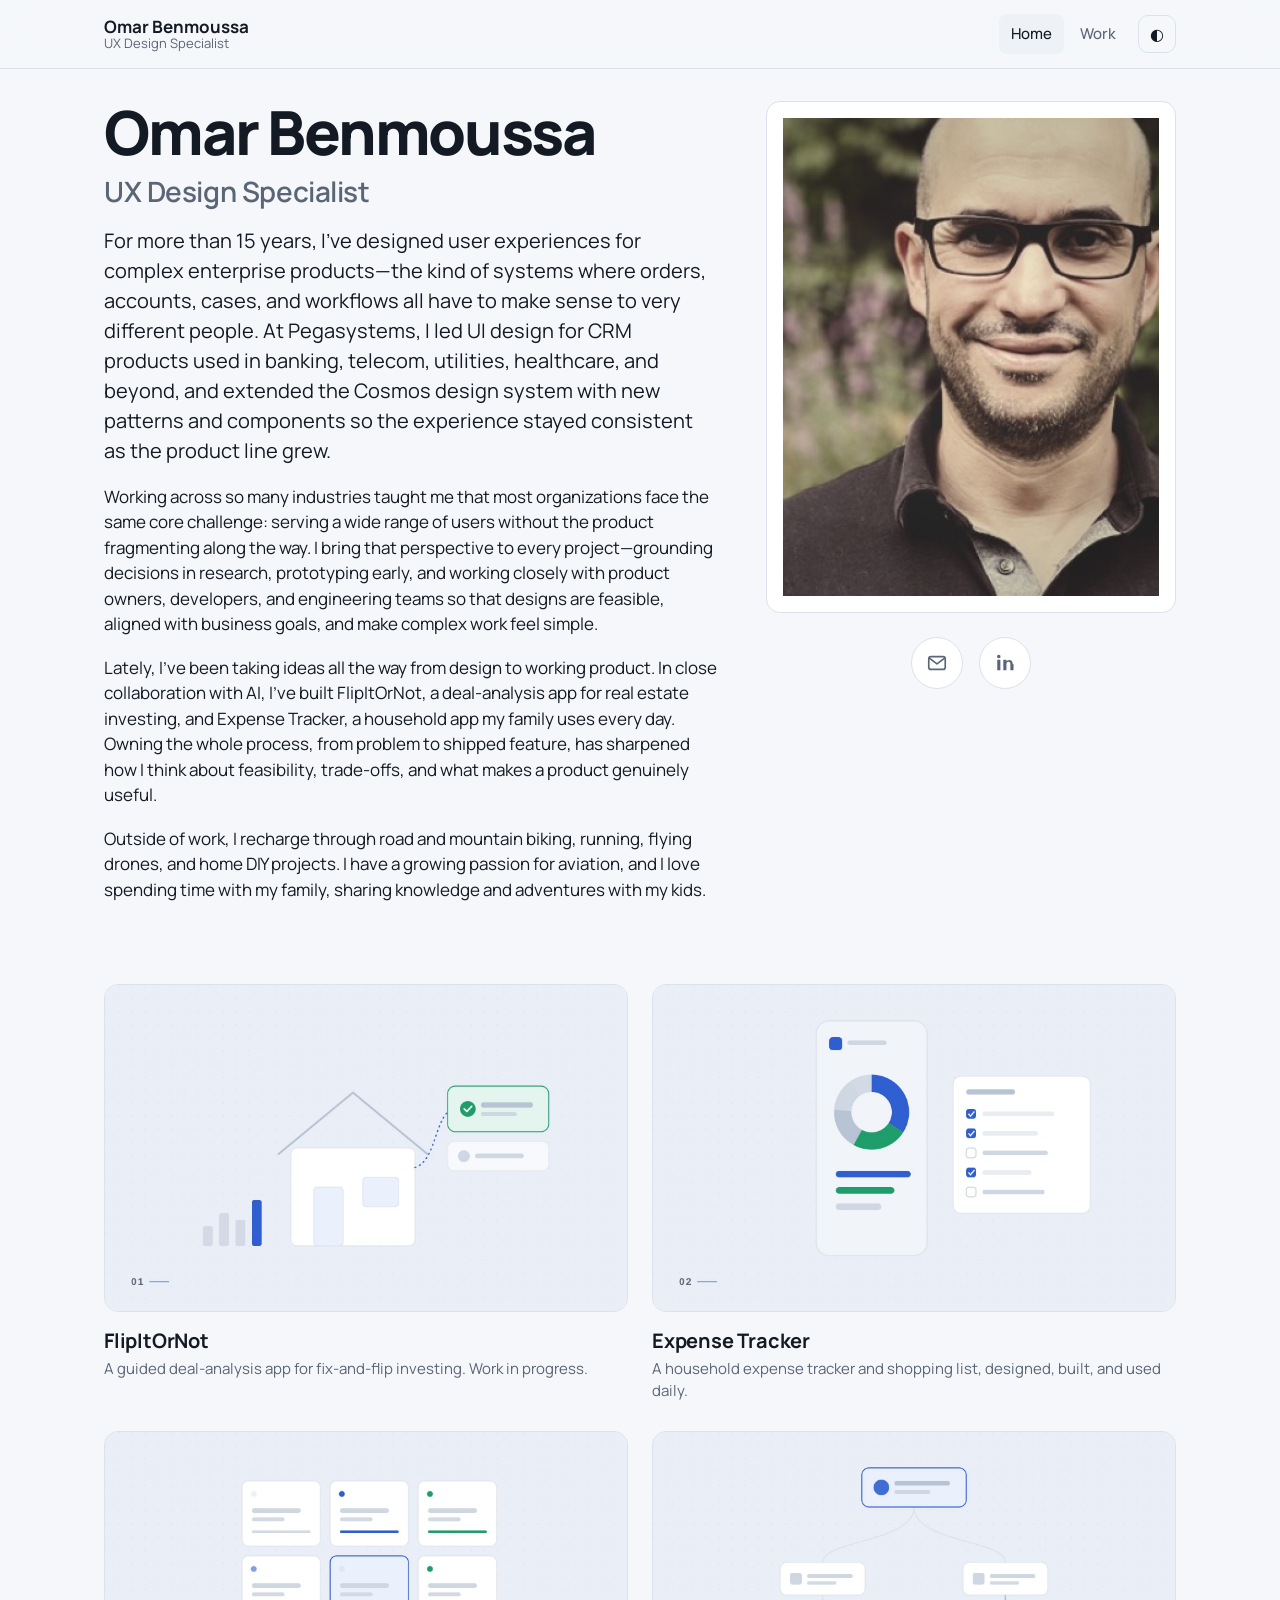
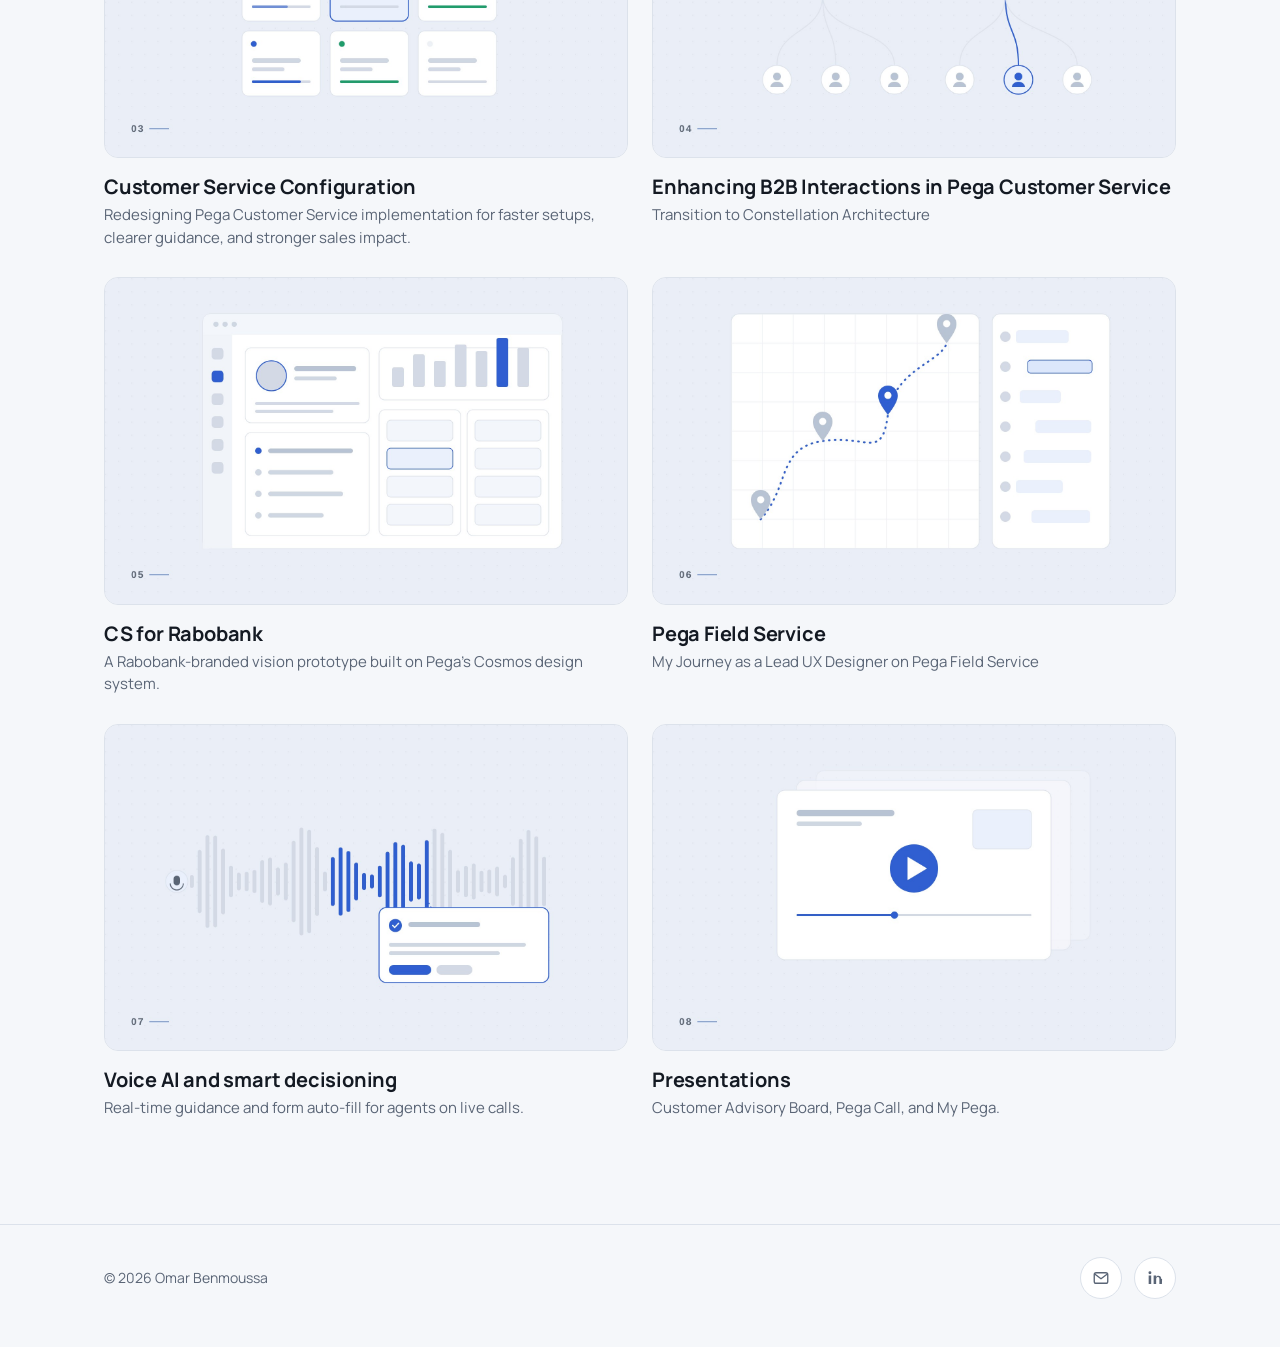
==== commit e7b2199d: "Add files via upload" ====
--- a/index.html
+++ b/index.html
@@ -38,7 +38,7 @@
   <section class="hero">
     <div>
       <h1>Omar Benmoussa<span class="role">UX Design Specialist</span></h1>
-      <div class="intro prose"><p>For more than 15 years, I&#x27;ve designed user experiences for complex enterprise products—the kind of systems where orders, accounts, cases, and workflows all have to make sense to very different people. At Pegasystems, I led UI design for CRM products used in banking, telecom, utilities, healthcare, and beyond, and extended the Cosmos design system with new patterns and components so the experience stayed consistent as the product line grew.</p><p>Working across so many industries taught me that most organizations face the same core challenge: serving a wide range of users without the product fragmenting along the way. I bring that perspective to every project—grounding decisions in research, prototyping early, and working closely with product owners, developers, and engineering teams so that designs are feasible, aligned with business goals, and make complex work feel simple.</p><p>Outside of work, I recharge through road and mountain biking, running, home DIY projects, and spending time with my family—sharing knowledge and adventures with my kids.</p></div>
+      <div class="intro prose"><p>For more than 15 years, I&#x27;ve designed user experiences for complex enterprise products—the kind of systems where orders, accounts, cases, and workflows all have to make sense to very different people. At Pegasystems, I led UI design for CRM products used in banking, telecom, utilities, healthcare, and beyond, and extended the Cosmos design system with new patterns and components so the experience stayed consistent as the product line grew.</p><p>Working across so many industries taught me that most organizations face the same core challenge: serving a wide range of users without the product fragmenting along the way. I bring that perspective to every project—grounding decisions in research, prototyping early, and working closely with product owners, developers, and engineering teams so that designs are feasible, aligned with business goals, and make complex work feel simple.</p><p>Lately, I&#x27;ve been taking ideas all the way from design to working product. In close collaboration with AI, I&#x27;ve built FlipItOrNot, a deal-analysis app for real estate investing, and Expense Tracker, a household app my family uses every day. Owning the whole process, from problem to shipped feature, has sharpened how I think about feasibility, trade-offs, and what makes a product genuinely useful.</p><p>Outside of work, I recharge through road and mountain biking, running, flying drones, and home DIY projects. I have a growing passion for aviation, and I love spending time with my family, sharing knowledge and adventures with my kids.</p></div>
     </div>
     <div class="portrait-col">
     <div class="media portrait" style="aspect-ratio:4/5" data-label="Image: assets/images/about/headshot.jpg"><img src="/assets/images/about/headshot.jpg" alt="Portrait of Omar Benmoussa" loading="lazy" decoding="async" onerror="this.parentElement.classList.add('missing');this.remove()"></div>
